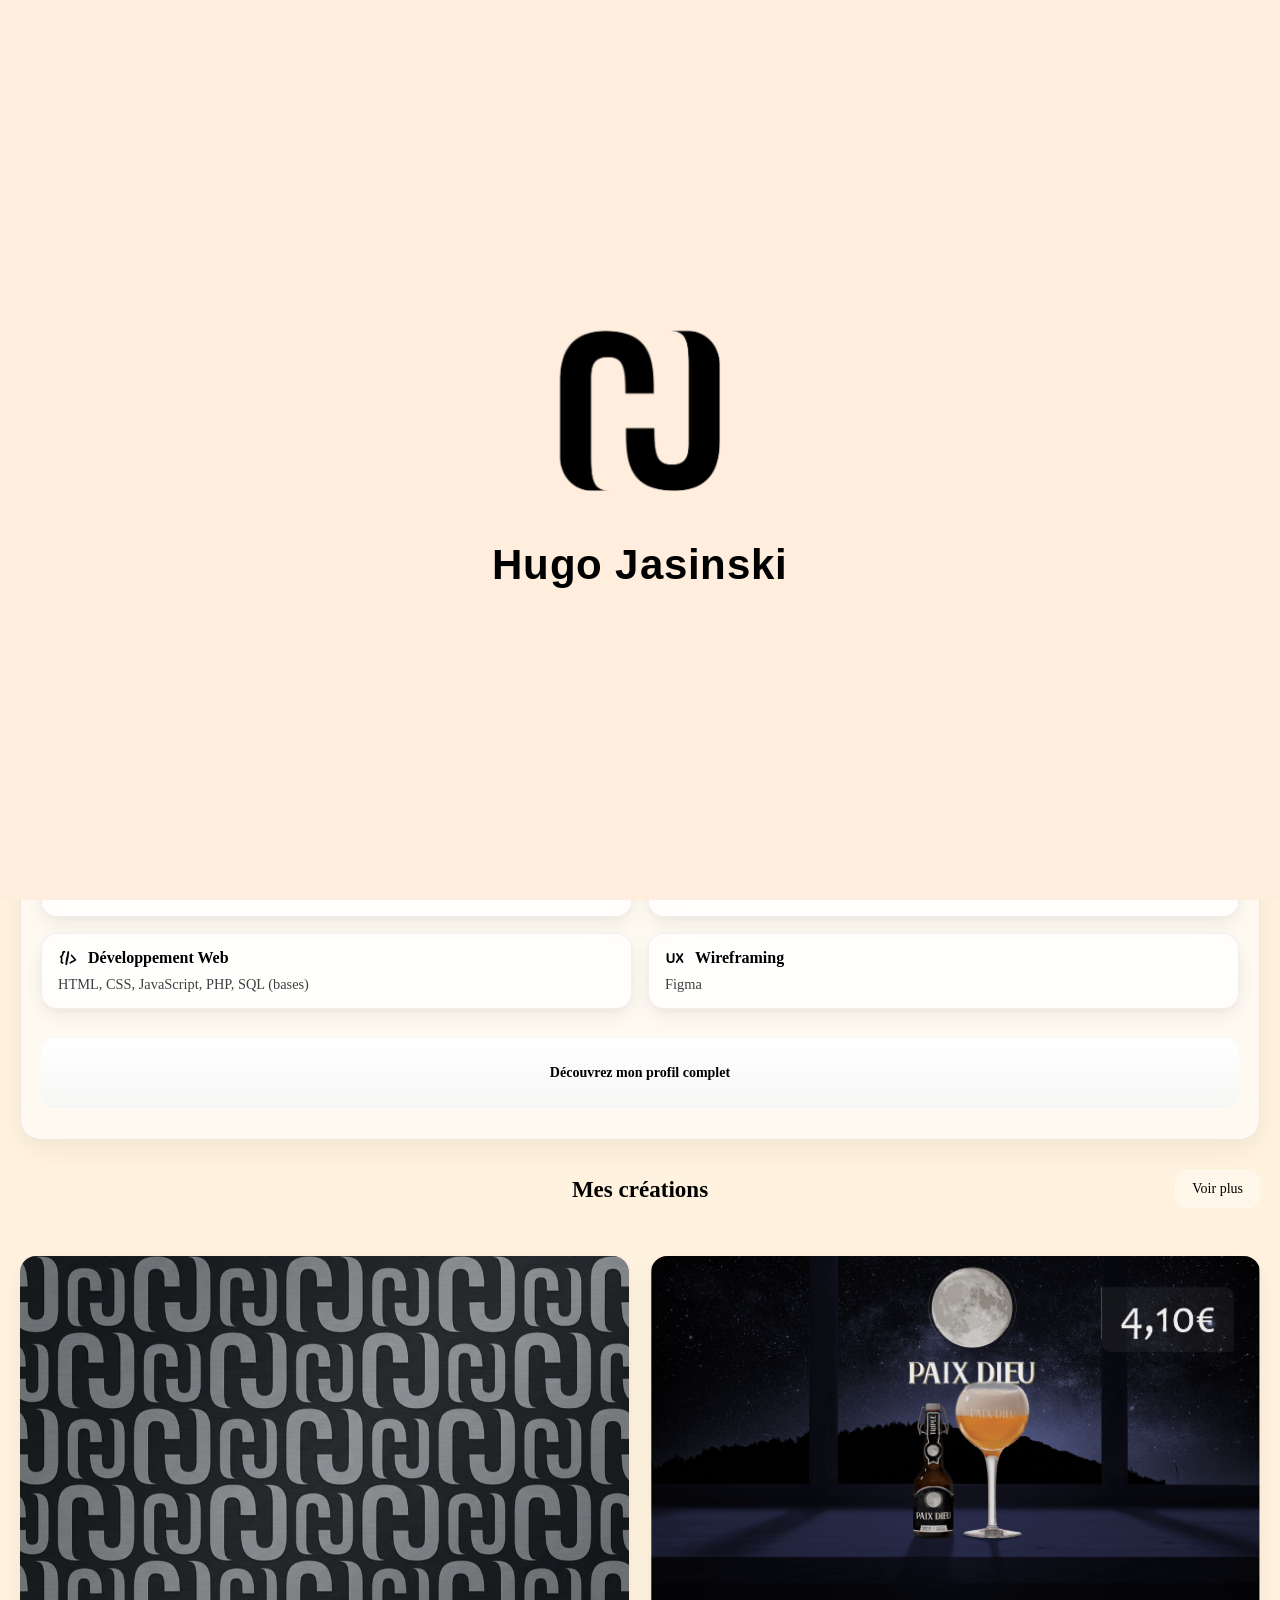
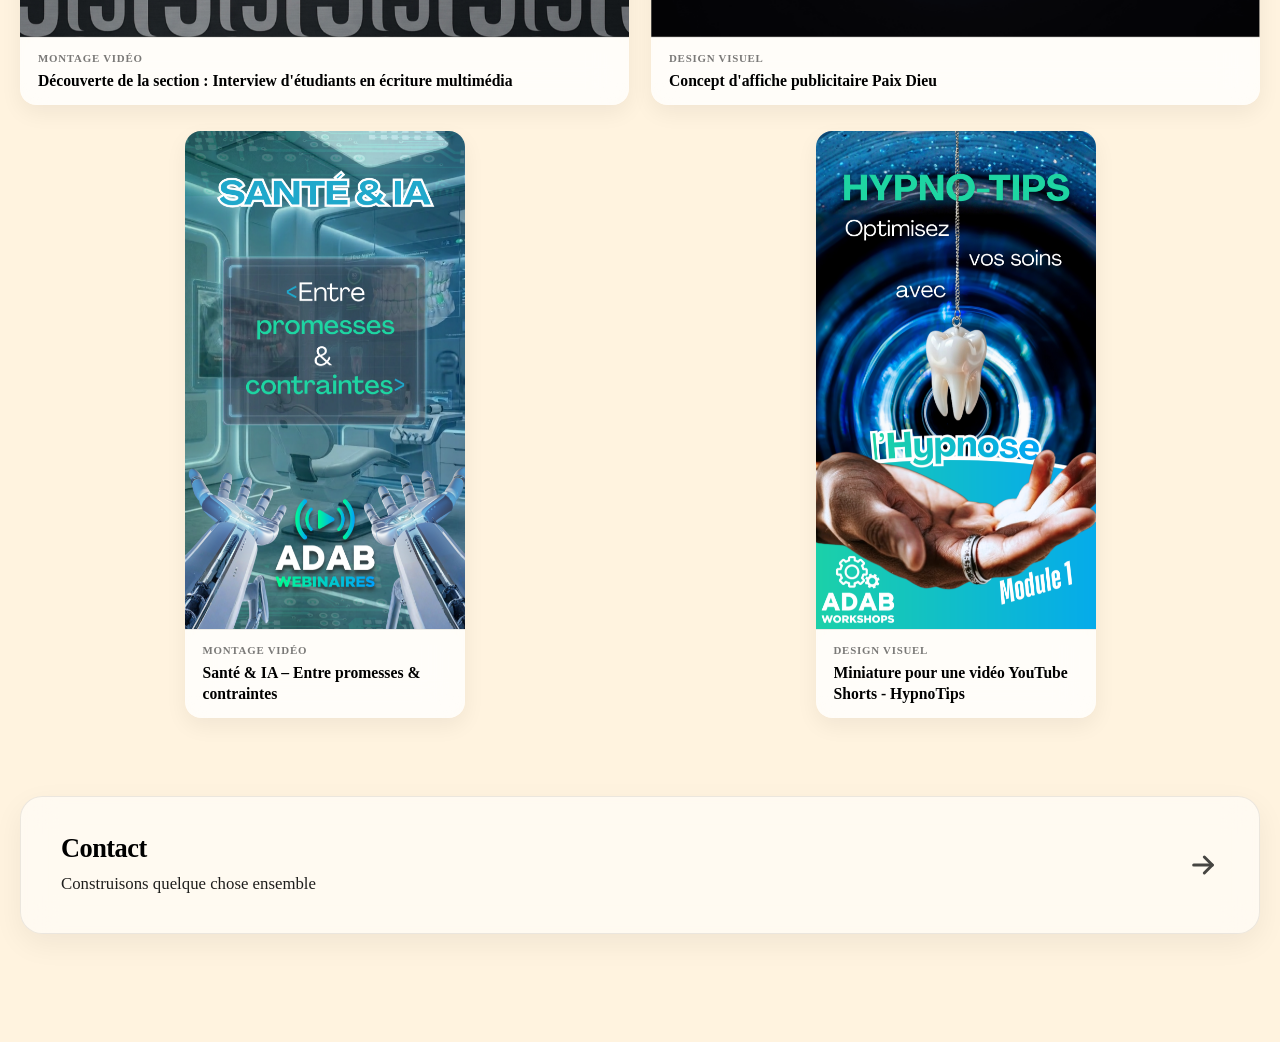
==== index.html @ ada1f1f3 "portfolio" ====
<!DOCTYPE html>
<html lang="fr">

<head>
    <meta charset="UTF-8">
    <meta name="viewport" content="width=device-width, initial-scale=1.0">

    <!-- FAVICON -->
    <link rel="icon" type="image/png" href="assets/logo-light.png">
    <link rel="shortcut icon" type="image/png" href="assets/logo-light.png">

    <!-- Apple (iPhone / Safari) -->
    <link rel="apple-touch-icon" href="assets/logo-light.png">

    <title>Hugo Jasinski</title>
    <link rel="preconnect" href="https://fonts.googleapis.com">
    <link rel="preconnect" href="https://fonts.gstatic.com" crossorigin>
    <link href="https://fonts.googleapis.com/css2?family=Plus+Jakarta+Sans:wght@600;700;800&display=swap" rel="stylesheet">
    <link rel="stylesheet" href="css/style.css">
</head>

<body>

    <script src="js/intro.js"></script>

    <div id="header"></div> <!-- Appel du header -->

    <!-- Contenu de la page -->

    <main class="container home-main">
        <!-- HERO -->
        <section class="hero">
            <div class="hero-content">
                <div class="hero-text">
                    <h1 class="hero-title">
                        <span class="hero-title-line">Hugo</span>
                        <span class="hero-title-line">Jasinski</span>
                    </h1>
                    <p class="hero-lede">Actuellement étudiant en Écriture Multimédia à la HEPL, je cherche à me spécialiser dans le montage vidéo tout en restant polyvalent dans la création visuelle.</p>
                </div>
            </div>
        </section>

        <!-- ABOUT ACCORDEON -->
        <div class="about-card expandable open" id="aboutCard">
            <div class="accordion-header">
                <div class="accordion-header-top">
                    <h2>Mes compétences</h2>
                    <button type="button" class="accordion-toggle" aria-label="Ouvrir ou fermer la section"></button>
                </div>
                <p class="accordion-subtitle home-skills-intro">Découvrez ici mes compétences</p>
            </div>

            <div class="cta-hidden">
                <div class="skills-grid">

                    <div class="skill-item">
                        <div class="skill-title">
                            <img src="assets/icons/videoB.png" class="icon-light" alt="Montage vidéo">
                            <img src="assets/icons/videoW.png" class="icon-dark" alt="Montage vidéo">
                            <h3>Montage vidéo</h3>
                        </div>
                        <p>Adobe Premiere Pro, DaVinci Resolve</p>
                    </div>

                    <div class="skill-item">
                        <div class="skill-title">
                            <img src="assets/icons/designB.png" class="icon-light" alt="Design visuel">
                            <img src="assets/icons/designW.png" class="icon-dark" alt="Design visuel">
                            <h3>Design visuel</h3>
                        </div>
                        <p>Adobe Illustrator, Adobe Photoshop, Canva</p>
                    </div>

                    <div class="skill-item">
                        <div class="skill-title">
                            <img src="assets/icons/codeB.png" class="icon-light" alt="Web">
                            <img src="assets/icons/codeW.png" class="icon-dark" alt="Web">
                            <h3>Développement Web</h3>
                        </div>
                        <p>HTML, CSS, JavaScript, PHP, SQL (bases)</p>
                    </div>

                    <div class="skill-item">
                        <div class="skill-title">
                            <img src="assets/icons/UX-B.png" class="icon-light" alt="Wireframing">
                            <img src="assets/icons/UX-W.png" class="icon-dark" alt="Wireframing">
                            <h3>Wireframing</h3>
                        </div>
                        <p>Figma</p>
                    </div>

                </div>
                <a href="about.html" class="about-cta-btn">
                    <span>Découvrez mon profil complet</span>
                </a>
            </div>
        </div>

        <!-- PROJECTS PREVIEW -->
        <div class="section-header">
            <h2>Mes créations</h2>
            <a href="projects.html" class="btn-link">Voir plus</a>
        </div>

        <div class="home-projects-preview" id="homeProjectsPreview" aria-live="polite">
            <!-- contenu injecté par js/script.js à partir de projects-data.js -->
        </div>

        <!-- CONTACT CTA -->
        <section class="cta full-width">
            <div class="cta-card contact-card" onclick="location.href='contact.html'" role="link" tabindex="0"
                onkeydown="if(event.key==='Enter'||event.key===' '){event.preventDefault();location.href='contact.html';}">
                <div class="contact-card-inner">
                    <div class="contact-card-text">
                        <h2>Contact</h2>
                        <p>Construisons quelque chose ensemble</p>
                    </div>
                    <span class="contact-card-arrow" aria-hidden="true">
                        <svg xmlns="http://www.w3.org/2000/svg" width="32" height="32" viewBox="0 0 24 24"
                            fill="none" stroke="currentColor" stroke-width="2.25" stroke-linecap="round"
                            stroke-linejoin="round">
                            <path d="M5 12h14" />
                            <path d="m13 6 6 6-6 6" />
                        </svg>
                    </span>
                </div>
            </div>
        </section>

    </main>

    <div id="project-modal" class="project-modal">
        <div class="modal-overlay">
            <div class="modal-content">
                <div class="modal-body-scroll">
                    <div class="modal-body"></div>
                </div>
                <button type="button" class="modal-close" aria-label="Fermer">✕</button>
            </div>
        </div>
    </div>

    <script src="js/projects-data.js"></script>
    <script src="js/projects.js"></script>
    <script src="js/script.js"></script>
</body>

</html>
---- css/style.css ----
/*
 * =============================================================================
 * style.css — Portfolio
 * -----------------------------------------------------------------------------
 * Ordre des règles : NE PAS réordonner les blocs (cascade, surcharges, media queries).
 *
 * Carte des sections (repères « ===================== » dans le fichier) :
 *   INTRO LOADER → DESIGN SYSTEM → LAYOUT → HEADER → NAV DESKTOP → LOGO →
 *   THEME BUTTON → HERO → CTA → PROJECTS (aperçu accueil) → BURGER → MOBILE MENU → RESPONSIVE (≤768) →
 *   ANIM → LIGHT MODE EMPHASIS → SKILLS GRID → SKILL BUBBLE → TITLE ROW → DETAILS TEXT →
 *   DARK MODE → PROFILE GRID → LANGUAGES → TIMELINE → CV BUTTON → POP ANIMATION →
 *   HIGHLIGHT BORDER → CONTACT PAGE → PROJECTS PAGE → VIDEO SECTION → EXPANDABLE DESCRIPTION →
 *   DESIGN SECTION → DEV WEB SECTION → WIREFRAMING SECTION → MODAL / OVERLAY →
 *   PROJECTS PAGE RESPONSIVE (≤768)
 * -----------------------------------------------------------------------------
 */

/* =====================
   INTRO LOADER
===================== */

#intro-overlay {
    position: fixed;
    inset: 0;
    z-index: 99999;

    display: flex;
    flex-direction: column;
    align-items: center;
    justify-content: center;
    gap: 30px;

    /* Light mode background – matches site */
    background: #ffeede;

    /* Fade in */
    animation: introFadeIn 0.4s ease forwards;
}

#intro-overlay.intro-dark {
    /* Dark mode background – matches site */
    background: #0b0f14;
}

/* Fade in */
@keyframes introFadeIn {
    from { opacity: 0; }
    to   { opacity: 1; }
}

/* Fade out */
#intro-overlay.intro-fadeout {
    animation: introFadeOut 0.6s ease forwards;
    pointer-events: none;
}

@keyframes introFadeOut {
    from { opacity: 1; }
    to   { opacity: 0; }
}

/* --- LOGO --- */
#intro-logo {
    width: clamp(100px, 22vw, 200px);
    height: auto;
    opacity: 0;
    transform: rotate(0deg) scale(1);
    will-change: transform, opacity;
}

#intro-logo.intro-logo-animate {
    animation: introLogoSpin 1.5s cubic-bezier(0.22, 1, 0.36, 1) forwards;
}

@keyframes introLogoSpin {
    0% {
        opacity: 0;
        transform: rotate(0deg) scale(0.85);
    }
    30% {
        opacity: 1;
    }
    100% {
        opacity: 1;
        transform: rotate(180deg) scale(1.15);
    }
}

/* --- TEXT (letter stagger) --- */
#intro-text {
    display: flex;
    justify-content: center;
    flex-wrap: wrap;
    gap: 0;
    font-family: -apple-system, BlinkMacSystemFont, "Segoe UI", Roboto, sans-serif;
    font-size: clamp(24px, 4.5vw, 42px);
    font-weight: 700;
    letter-spacing: 0.02em;
    color: #000;
}

#intro-overlay.intro-dark #intro-text {
    color: #f5f7ff;
}

.intro-letter {
    display: inline-block;
    opacity: 0;
    transform: translateY(20px) scale(0.8);
    animation: introLetterBounce 0.55s cubic-bezier(0.34, 1.56, 0.64, 1) forwards;
}

@keyframes introLetterBounce {
    0% {
        opacity: 0;
        transform: translateY(20px) scale(0.8);
    }
    60% {
        opacity: 1;
        transform: translateY(-4px) scale(1.08);
    }
    100% {
        opacity: 1;
        transform: translateY(0) scale(1);
    }
}

/* --- Responsive --- */
@media (max-width: 480px) {
    #intro-logo {
        width: clamp(80px, 30vw, 140px);
    }
    #intro-text {
        font-size: clamp(20px, 6vw, 30px);
    }
    #intro-overlay {
        gap: 20px;
    }
}

/* =====================
   DESIGN SYSTEM
===================== */

:root {
    --bg: #fff8ef;
    --text: #000;
    --glass: rgba(255, 255, 255, 0.25);

    --text-base: clamp(14px, 1.2vw, 16px);
    --h1: clamp(28px, 4vw, 52px);
    --h2: clamp(20px, 2.2vw, 28px);
    --nav: clamp(14px, 1vw, 16px);
    --card-title: clamp(16px, 1.3vw, 18px);

    --side-padding: 20px;
    --max-width: 1400px;

    --skill-height: 72px;

    /* Hero (accueil) — typographie & hiérarchie */
    --hero-title-family: "Plus Jakarta Sans", -apple-system, BlinkMacSystemFont, "Segoe UI", sans-serif;
    --hero-title-weight: 800;
    --hero-title-tracking: -0.045em;
    --hero-title-line-height: 0.92;
    --hero-title-size: clamp(2.85rem, 6vw + 1.2rem, 6.25rem);
    --hero-lede-max: min(44rem, 100%);
    --hero-lede-opacity: 0.78;
    --hero-stack-gap: clamp(1.35rem, 3.2vw, 2.35rem);
}

* {
    box-sizing: border-box;
}

html,
body {
    width: 100%;
    overflow-x: hidden;
}

body {
    margin: 0;
    font-family: -apple-system, BlinkMacSystemFont;

    background: #fff3df;
    color: var(--text);

    position: relative;
    z-index: 0;

    font-size: var(--text-base);
    transition: background 0.4s ease, color 0.4s ease;
}

body::before {
    content: "";
    position: fixed;
    inset: 0;
    pointer-events: none;

    background:
        radial-gradient(circle at var(--x, 50%) var(--y, 50%),
            rgba(255, 140, 200, 0.42),
            transparent 42%),
        radial-gradient(circle at calc(var(--x, 50%) + 20%) calc(var(--y, 50%) + 10%),
            rgba(255, 228, 150, 0.26),
            transparent 52%);

    z-index: 0;
}

/* Mobile — léger mouvement des halos (sans curseur, mêmes couleurs que desktop) */
@keyframes mobile-bg-drift-light {
    0% {
        background-position: 8% 12%, 92% 88%;
    }

    100% {
        background-position: 42% 38%, 58% 62%;
    }
}

@keyframes mobile-bg-drift-dark {
    0% {
        background-position: 12% 22%, 88% 78%;
    }

    100% {
        background-position: 38% 42%, 62% 58%;
    }
}

body.dark {
    --bg: #0b0f14;
    --text: #f5f7ff;
    --glass: rgba(20, 25, 35, 0.35);

    --hero-lede-opacity: 0.82;

    animation: fadeTheme 0.3s ease;

    background:
        radial-gradient(circle at var(--x, 50%) var(--y, 50%),
            rgba(80, 120, 255, 0.18),
            transparent 45%),
        radial-gradient(circle at calc(var(--x, 50%) + 20%) calc(var(--y, 50%) + 10%),
            rgba(120, 140, 180, 0.12),
            transparent 50%),
        #0b0f14;
}

body.dark::before {
    background:
        radial-gradient(circle at var(--x, 50%) var(--y, 50%),
            rgba(80, 120, 255, 0.18),
            transparent 45%),
        radial-gradient(circle at calc(var(--x, 50%) + 20%) calc(var(--y, 50%) + 10%),
            rgba(120, 140, 180, 0.12),
            transparent 50%);
}

@keyframes hero-title-grad-shift {
    0% {
        background-position: 0% 50%;
    }

    100% {
        background-position: 100% 50%;
    }
}

/* =====================
   LAYOUT
===================== */

main {
    display: flex;
    flex-direction: column;
    gap: 30px;
    padding-top: 80px;
}

.container {
    max-width: var(--max-width);
    padding: 80px var(--side-padding);
    width: 100%;
    margin: 0 auto;
    display: flex;
    flex-direction: column;
    gap: 30px;
}

/* Accueil : hero collé sous le header fixe (pas d’espace vide au-dessus) */
main.home-main.container {
    padding-top: 0;
}

/* =====================
   HEADER
===================== */

.glass {
    position: fixed;
    top: 10px;
    left: 0;
    right: 0;
    margin: 0 auto;

    padding: 10px 20px;
    display: grid;
    grid-template-columns: auto 1fr auto;
    align-items: center;

    backdrop-filter: blur(10px);
    background: var(--glass);
    border-radius: 20px;
    z-index: 1000;

    max-width: var(--max-width);
    width: calc(100% - (var(--side-padding) * 2));

    transition: background 0.4s ease, transform 0.3s ease;
}

/* =====================
   NAV DESKTOP UNIQUEMENT
===================== */

.nav-desktop {
    display: flex;
    justify-content: center;
    align-items: center;
    gap: 40px;
}

.nav-desktop a {
    text-decoration: none;
    color: var(--text);
    font-weight: 500;
    opacity: 0.7;
    font-size: var(--nav);
    transition: transform 0.25s ease, opacity 0.25s ease;
}

.nav-desktop a:hover {
    opacity: 1;
    transform: scale(1.25);
}

/* =====================
   LOGO
===================== */

.logo {
    grid-column: 1;
}

.logo img {
    height: 35px;
    transition: transform 0.5s cubic-bezier(0.34, 1.56, 0.64, 1);
}

.logo img:hover {
    transform: rotate(180deg) scale(1.25);
}

/* =====================
   THEME BUTTON
===================== */

#themeToggle {
    width: 40px;
    height: 40px;
    padding: 0;

    display: flex;
    align-items: center;
    justify-content: center;

    background: transparent;
    /* PLUS DE FOND */
    border: none;
    /* PLUS DE CONTOUR */
    box-shadow: none;
    /* sécurité */

    cursor: pointer;
    color: var(--text);

    font-size: 22px;

    transition: transform 0.25s cubic-bezier(0.34, 1.56, 0.64, 1);
}

#themeToggle:hover {
    transform: scale(1.18);
}

#themeToggle:focus,
#themeToggle:focus-visible {
    outline: none;
    box-shadow: none;
}

#themeToggle:focus-visible {
    box-shadow: 0 0 0 2px rgba(255, 180, 200, 0.5);
}

#themeToggle img {
    width: 20px;
    height: 20px;
    pointer-events: none;
    width: 26px;
    height: 26px;
}

/* =====================
   HERO
===================== */

.hero {
    position: relative;
    height: 60vh;
    min-height: clamp(420px, 60vh, 680px);
    width: 100vw;
    margin-left: calc(50% - 50vw);
    margin-right: calc(50% - 50vw);

    display: flex;
    justify-content: center;
    align-items: center;

    background-image: url("../assets/hero.webp");
    background-repeat: no-repeat;
    background-position: 88% top;
    background-size: cover;

    /* Halo coloré sous le hero (palette hovers, intensité renforcée) */
    box-shadow:
        0 22px 72px rgba(230, 130, 175, 0.32),
        0 10px 36px rgba(230, 130, 175, 0.18);
}

.hero::before {
    content: "";
    position: absolute;
    inset: 0;
    background: linear-gradient(
        to right,
        rgba(18, 16, 16, 0.72) 0%,
        rgba(18, 16, 16, 0.38) 38%,
        rgba(18, 16, 16, 0.08) 58%,
        transparent 72%
    );
    pointer-events: none;
}

body.dark .hero::before {
    background: linear-gradient(
        to right,
        rgba(8, 10, 14, 0.78) 0%,
        rgba(8, 10, 14, 0.42) 38%,
        rgba(8, 10, 14, 0.1) 58%,
        transparent 72%
    );
}

body.dark .hero {
    box-shadow:
        0 24px 76px rgba(80, 120, 255, 0.38),
        0 12px 40px rgba(80, 120, 255, 0.22);
}

.hero-content {
    display: flex;
    justify-content: flex-start;
    align-items: center;
    width: 100%;
    max-width: 1200px;
    margin: 0 auto;
    padding: clamp(1rem, 3vh, 2rem) clamp(var(--side-padding), 5vw, 4.5rem);
    position: relative;
    z-index: 1;
}

.hero-text {
    display: flex;
    flex-direction: column;
    align-items: flex-start;
    gap: var(--hero-stack-gap);
    width: 100%;
    max-width: min(36rem, 52%);
    margin-inline: 0;
    text-align: left;
    text-wrap: balance;
}

@media (min-width: 900px) and (max-width: 1199px) {
    .hero {
        height: 64vh;
        min-height: clamp(480px, 64vh, 720px);
        background-position: 87% top;
        background-size: cover;
    }
}

@media (min-width: 1200px) {
    .hero {
        height: 78vh;
        min-height: clamp(580px, 78vh, 920px);
        background-position: 90% -14vh;
        background-size: cover;
    }
}

/* > 15″ FHD (1920 px) — évite le recadrage excessif sur écrans très larges */
@media (min-width: 1921px) {
    .hero {
        height: min(78vh, 920px);
        max-height: 920px;
        background-size: auto 100%;
        background-position: right top;
    }
}

.hero-title {
    margin: 0;
    padding: 0;
    font-family: var(--hero-title-family);
    font-weight: var(--hero-title-weight);
    font-size: var(--hero-title-size);
    line-height: var(--hero-title-line-height);
    letter-spacing: var(--hero-title-tracking);
    text-rendering: optimizeLegibility;

    /* Fond body (#fff3df, #ffeede) + rose halo ::before (rgb(255, 140, 200)) plus présent */
    background-image: linear-gradient(
        105deg,
        #fff3df 0%,
        #ffe8f0 12%,
        #ffc2dc 26%,
        #fff3df 38%,
        #ffb8d4 50%,
        #ffeede 62%,
        #fde0ec 76%,
        #fff6e8 88%,
        #fff3df 100%
    );
    background-size: 320% 100%;
    background-repeat: no-repeat;
    -webkit-background-clip: text;
    background-clip: text;
    -webkit-text-fill-color: transparent;
    color: transparent;

    animation: hero-title-grad-shift 22s ease-in-out infinite alternate;
}

body.dark .hero-title {
    /* Palette body.dark — background-image uniquement (le shorthand `background` réinitialise background-clip) */
    background-image: linear-gradient(
        112deg,
        #e8ecf8 0%,
        #7c9dff 18%,
        #586a8a 34%,
        #0b0f14 48%,
        #a8b8d8 62%,
        #4f72d8 78%,
        #d0d8e8 100%
    );
    background-size: 320% 100%;
    background-repeat: no-repeat;
    -webkit-background-clip: text;
    background-clip: text;
    -webkit-text-fill-color: transparent;
    color: transparent;

    animation: hero-title-grad-shift 26s ease-in-out infinite alternate;
}

@media (prefers-reduced-motion: reduce) {
    .hero-title {
        animation: none;
        background-position: 50% 50%;
    }
}

@supports not ((-webkit-background-clip: text) or (background-clip: text)) {
    .hero-title {
        background: none;
        background-image: none;
        animation: none;
        -webkit-text-fill-color: #f0d2e4;
        color: #f0d2e4;
    }

    body.dark .hero-title {
        -webkit-text-fill-color: #2a3448;
        color: #2a3448;
    }
}

.hero-title-line {
    display: block;
}

.hero-lede {
    margin: 0;
    max-width: var(--hero-lede-max);
    font-family: inherit;
    font-size: clamp(0.9rem, 0.35vw + 0.88rem, 1.05rem);
    font-weight: 400;
    line-height: 1.68;
    letter-spacing: 0.012em;

    color: rgba(248, 244, 255, var(--hero-lede-opacity));

    transition: color 0.35s ease;
}

body.dark .hero-lede {
    color: rgba(18, 22, 30, var(--hero-lede-opacity));
}

/* Hero — texte identique en mode clair et sombre */
body.dark .hero .hero-title {
    background-image: linear-gradient(
        105deg,
        #fff3df 0%,
        #ffe8f0 12%,
        #ffc2dc 26%,
        #fff3df 38%,
        #ffb8d4 50%,
        #ffeede 62%,
        #fde0ec 76%,
        #fff6e8 88%,
        #fff3df 100%
    );
    background-size: 320% 100%;
    background-repeat: no-repeat;
    -webkit-background-clip: text;
    background-clip: text;
    -webkit-text-fill-color: transparent;
    color: transparent;
    animation: hero-title-grad-shift 22s ease-in-out infinite alternate;
}

body.dark .hero .hero-lede {
    color: rgba(248, 244, 255, var(--hero-lede-opacity));
}

@supports not ((-webkit-background-clip: text) or (background-clip: text)) {
    body.dark .hero .hero-title {
        -webkit-text-fill-color: #f0d2e4;
        color: #f0d2e4;
    }
}

/* =====================
   CTA
===================== */

.cta-card {
    width: 100%;
    padding: 20px;
    border-radius: 20px;
    cursor: pointer;

    background: rgba(255, 255, 255, 0.35);
    backdrop-filter: blur(12px);
    border: 1px solid rgba(255, 255, 255, 0.35);

    transition: transform 0.3s ease, background 0.3s ease;
}

body.dark .cta-card {
    background: rgba(20, 20, 20, 0.35);
    border: 1px solid rgba(255, 255, 255, 0.08);
}

.cta-card:hover {
    transform: translateY(-5px);
    background: rgba(255, 255, 255, 0.45);
}

body.dark .cta-card:hover {
    background: rgba(30, 30, 30, 0.45);
}

.cta.full-width {
    margin-top: 48px;
    margin-bottom: 28px;
}

/* Carte Contact — aspect CTA renforcé + flèche animée au survol */
.contact-card {
    padding: clamp(22px, 4vw, 36px) clamp(20px, 5vw, 40px);
    border-radius: 22px;
    box-shadow: 0 10px 32px rgba(0, 0, 0, 0.07);
    border-width: 1px;
    position: relative;
    overflow: hidden;
}

body.dark .contact-card {
    box-shadow: 0 12px 36px rgba(0, 0, 0, 0.35);
}

.contact-card:hover {
    box-shadow: 0 16px 48px rgba(230, 130, 175, 0.18);
}

body.dark .contact-card:hover {
    box-shadow: 0 18px 52px rgba(80, 120, 255, 0.22);
}

.contact-card-inner {
    display: flex;
    align-items: center;
    justify-content: space-between;
    gap: clamp(16px, 4vw, 28px);
    width: 100%;
}

.contact-card-text {
    flex: 1;
    min-width: 0;
}

.contact-card-text h2 {
    margin: 0 0 8px 0;
    font-size: clamp(1.35rem, 2.5vw, 1.65rem);
    font-weight: 700;
    letter-spacing: -0.02em;
}

.contact-card-text p {
    margin: 0;
    font-size: clamp(0.95rem, 1.8vw, 1.05rem);
    line-height: 1.45;
    opacity: 0.88;
    font-weight: 500;
    transition: opacity 0.25s ease;
}

.contact-card:hover .contact-card-text p {
    opacity: 1;
}

.contact-card-arrow {
    flex-shrink: 0;
    display: flex;
    align-items: center;
    justify-content: center;
    color: var(--text);
    opacity: 0.72;
    transition:
        transform 0.4s cubic-bezier(0.34, 1.56, 0.64, 1),
        opacity 0.25s ease;
}

.contact-card:hover .contact-card-arrow {
    transform: translateX(10px);
    opacity: 1;
}

.contact-card:focus-visible {
    outline: none;
    box-shadow:
        0 10px 32px rgba(0, 0, 0, 0.07),
        0 0 0 3px rgba(230, 130, 175, 0.45);
}

body.dark .contact-card:focus-visible {
    box-shadow:
        0 12px 36px rgba(0, 0, 0, 0.35),
        0 0 0 3px rgba(120, 160, 255, 0.45);
}

/* =====================
   PROJECTS — APERÇU ACCUEIL
===================== */

/* Accueil — aperçu « Mes créations » (détails sur projects.html) */
.home-projects-preview {
    width: 100%;
    margin-top: 18px;
    display: flex;
    flex-direction: column;
    gap: clamp(18px, 3vw, 26px);
}

.home-projects-row {
    display: grid;
    grid-template-columns: repeat(2, minmax(0, 1fr));
    gap: clamp(14px, 2.5vw, 22px);
    width: 100%;
}

.home-projects-row--vertical {
    justify-items: center;
    align-items: start;
}

button.home-project-card {
    font: inherit;
    text-align: left;
    cursor: pointer;
    padding: 0;
    border: none;
    appearance: none;
    -webkit-appearance: none;
    box-sizing: border-box;
}

.home-project-card {
    display: flex;
    flex-direction: column;
    width: 100%;
    max-width: 100%;
    min-width: 0;
    border-radius: 16px;
    overflow: hidden;
    text-decoration: none;
    color: inherit;
    background: rgba(255, 255, 255, 0.25);
    border: 1px solid rgba(0, 0, 0, 0.04);
    backdrop-filter: blur(18px);
    box-shadow: 0 8px 22px rgba(0, 0, 0, 0.06);
    transition:
        transform 0.25s ease,
        background 0.25s ease,
        box-shadow 0.25s ease;
    animation: popIn 0.55s cubic-bezier(0.34, 1.56, 0.64, 1) backwards;
}

.home-projects-row .home-project-card:nth-child(1) {
    animation-delay: 0.04s;
}

.home-projects-row .home-project-card:nth-child(2) {
    animation-delay: 0.1s;
}

body.dark .home-project-card {
    background: rgba(20, 25, 35, 0.35);
    border: 1px solid rgba(255, 255, 255, 0.08);
    box-shadow: 0 10px 28px rgba(0, 0, 0, 0.35);
}

.home-project-card:hover {
    transform: translateY(-6px) scale(1.01);
    background: rgba(255, 255, 255, 0.4);
    box-shadow: 0 16px 48px rgba(230, 130, 175, 0.18);
}

body.dark .home-project-card:hover {
    background: rgba(30, 35, 50, 0.45);
    box-shadow: 0 18px 52px rgba(80, 120, 255, 0.22);
}

.home-project-card:focus-visible {
    outline: none;
    box-shadow:
        0 16px 48px rgba(230, 130, 175, 0.18),
        0 0 0 3px rgba(230, 130, 175, 0.45);
}

body.dark .home-project-card:focus-visible {
    box-shadow:
        0 18px 52px rgba(80, 120, 255, 0.22),
        0 0 0 3px rgba(120, 160, 255, 0.45);
}

.home-project-card-media {
    width: 100%;
    min-width: 0;
    overflow: hidden;
    background: rgba(150, 150, 150, 0.08);
}

.home-project-card--horizontal .home-project-card-media {
    aspect-ratio: 16 / 10;
}

.home-project-card--vertical {
    width: 100%;
    max-width: min(280px, 46vw);
}

.home-project-card--vertical .home-project-card-media {
    aspect-ratio: 9 / 16;
}

.home-project-card-media img {
    width: 100%;
    height: 100%;
    object-fit: cover;
    display: block;
    transition: transform 0.4s ease;
}

.home-project-card:hover .home-project-card-media img {
    transform: scale(1.05);
}

.home-project-card-info {
    flex: 0 0 auto;
    display: flex;
    flex-direction: column;
    align-items: stretch;
    gap: 6px;
    padding: 14px 18px;
    min-height: 56px;
    min-width: 0;
    width: 100%;
    box-sizing: border-box;
    border-top: 1px solid rgba(0, 0, 0, 0.07);
    background: rgba(255, 255, 255, 0.68);
    backdrop-filter: blur(12px);
}

body.dark .home-project-card-info {
    border-top: 1px solid rgba(255, 255, 255, 0.09);
    background: rgba(18, 22, 32, 0.62);
}

.home-project-card-meta {
    display: block;
    font-size: 0.68rem;
    font-weight: 700;
    text-transform: uppercase;
    letter-spacing: 0.07em;
    opacity: 0.52;
}

body.dark .home-project-card-meta {
    opacity: 0.58;
}

.home-project-card-title {
    margin: 0;
    font-size: 0.98rem;
    font-weight: 600;
    line-height: 1.35;
    min-width: 0;
    width: 100%;
    overflow: hidden;
    overflow-wrap: anywhere;
    word-break: break-word;
    display: -webkit-box;
    -webkit-box-orient: vertical;
    -webkit-line-clamp: 2;
    line-clamp: 2;
}

.home-projects-fallback {
    margin: 0;
    padding: 20px;
    text-align: center;
    font-size: 0.95rem;
    opacity: 0.65;
}

@media (prefers-reduced-motion: reduce) {

    .home-project-card,
    .home-project-card-media img {
        animation: none;
        transition: none;
    }

    .home-project-card:hover {
        transform: none;
    }

    .home-project-card:hover .home-project-card-media img {
        transform: none;
    }
}

/* =====================
   BURGER
===================== */

.header-actions {
    grid-column: 3;
    justify-self: end;
    display: flex;
    align-items: center;
    gap: 10px;
}

.burger {
    display: none;
    width: 40px;
    height: 40px;
    border: none;
    background: transparent;
    cursor: pointer;
}

.burger span {
    display: block;
    height: 2px;
    width: 22px;
    background: var(--text);
    margin: 5px auto;
    transition: 0.3s ease;
}

.burger.active span:nth-child(1) {
    transform: translateY(7px) rotate(45deg);
}

.burger.active span:nth-child(2) {
    opacity: 0;
}

.burger.active span:nth-child(3) {
    transform: translateY(-7px) rotate(-45deg);
}

/* =====================
   MOBILE MENU (FIX CLEAN)
===================== */

.mobile-menu {
    position: fixed;
    top: calc(70px + 15px);
    left: 50%;
    transform: translateX(-50%) translateY(-10px);

    display: flex;
    justify-content: center;

    opacity: 0;
    pointer-events: none;

    transition: 0.25s ease;
    z-index: 3000;
}

.mobile-menu.active {
    opacity: 1;
    pointer-events: auto;
    transform: translateX(-50%) translateY(0);
}

/* menu panel */
.nav-mobile {
    display: flex;
    flex-direction: column;

    width: min(420px, calc(100vw - 40px));

    text-align: center;

    background: var(--glass);
    backdrop-filter: blur(12px);
    border-radius: 20px;

    padding: 25px;
    gap: 14px;
}

.nav-mobile a {
    color: var(--text);
    text-decoration: none;
    font-size: 1.1rem;

    display: flex;
    align-items: center;
    justify-content: center;

    height: 48px;

    border-radius: 10px;

    position: relative;
}

.nav-mobile a:hover {
    background: rgba(35, 35, 35, 0.1);
}

.nav-mobile a:not(:last-child)::after {
    content: "";

    position: absolute;
    bottom: -9px;
    /* place entre les items */
    left: 50%;
    transform: translateX(-50%);

    width: 60%;
    /* centré et pas full width */
    height: 1px;

    background: rgba(150, 150, 150, 0.25);
}

/* dark mode */
body.dark .nav-mobile {
    background: rgba(20, 20, 20, 0.25);
    border: 1px solid rgba(255, 255, 255, 0.08);
}

body.dark .nav-mobile a:not(:last-child)::after {
    background: rgba(255, 255, 255, 0.15);
}

/* =====================
   RESPONSIVE
===================== */

@media (max-width: 768px) {

    body::before {
        display: block;
        background:
            radial-gradient(ellipse 95% 90% at 30% 22%,
                rgba(255, 140, 200, 0.42),
                transparent 52%),
            radial-gradient(ellipse 90% 85% at 72% 68%,
                rgba(255, 228, 150, 0.26),
                transparent 56%);
        background-size: 145% 145%;
        background-position: 10% 15%, 90% 85%;
        background-repeat: no-repeat;
        animation: mobile-bg-drift-light 22s ease-in-out infinite alternate;
    }

    body.dark::before {
        background:
            radial-gradient(ellipse 100% 95% at 28% 28%,
                rgba(80, 120, 255, 0.18),
                transparent 58%),
            radial-gradient(ellipse 95% 90% at 72% 62%,
                rgba(120, 140, 180, 0.12),
                transparent 62%);
        background-size: 140% 140%;
        background-position: 15% 25%, 85% 75%;
        background-repeat: no-repeat;
        animation: mobile-bg-drift-dark 26s ease-in-out infinite alternate;
    }

    body {
        background: #fff3df;
    }

    body.dark {
        background: #0b0f14;
    }

    @media (prefers-reduced-motion: reduce) {

        body::before,
        body.dark::before {
            animation: none;
        }
    }

    .hero {
        /* top: 10px + header (padding + contenu 40px + padding) */
        --hero-mobile-header-gap: calc(10px + 10px + 40px + 10px);
        --hero-img-height: calc(100vw * 2000 / 3000);
        --hero-title-size: clamp(2.05rem, 6.2vw + 0.9rem, 3.15rem);
        --hero-stack-gap: clamp(0.85rem, 3vw, 1.25rem);
        --hero-title-tracking: -0.038em;

        display: block;
        height: var(--hero-img-height);
        max-height: var(--hero-img-height);
        min-height: 0;
        margin-top: var(--hero-mobile-header-gap);
        aspect-ratio: unset;

        background-size: 100% auto;
        background-position: 76% top;
        overflow: hidden;
    }

    .hero::before {
        inset: 0;
        background:
            radial-gradient(
                ellipse 72% 95% at 0% 100%,
                rgba(18, 16, 16, 0.9) 0%,
                rgba(18, 16, 16, 0.62) 28%,
                rgba(18, 16, 16, 0.38) 46%,
                rgba(18, 16, 16, 0.16) 62%,
                rgba(18, 16, 16, 0.05) 74%,
                transparent 88%
            ),
            linear-gradient(
                to right,
                rgba(18, 16, 16, 0.55) 0%,
                rgba(18, 16, 16, 0.22) 42%,
                rgba(18, 16, 16, 0.06) 58%,
                transparent 76%
            );
        z-index: 0;
    }

    body.dark .hero::before {
        background:
            radial-gradient(
                ellipse 72% 95% at 0% 100%,
                rgba(18, 16, 16, 0.92) 0%,
                rgba(18, 16, 16, 0.64) 28%,
                rgba(18, 16, 16, 0.4) 46%,
                rgba(18, 16, 16, 0.18) 62%,
                rgba(18, 16, 16, 0.06) 74%,
                transparent 88%
            ),
            linear-gradient(
                to right,
                rgba(18, 16, 16, 0.58) 0%,
                rgba(18, 16, 16, 0.24) 42%,
                rgba(18, 16, 16, 0.07) 58%,
                transparent 76%
            );
    }

    .hero-content {
        position: absolute;
        inset: 0;
        display: flex;
        justify-content: flex-start;
        align-items: center;
        height: auto;
        min-height: 0;
        padding-inline: clamp(var(--side-padding), 4vw, 1.75rem);
        padding-top: 0;
        padding-bottom: 0;
        z-index: 1;
    }

    .hero-text {
        align-items: flex-start;
        text-align: left;
        max-width: min(17.5rem, 58%);
        margin-inline: 0;
        gap: var(--hero-stack-gap);
    }

    .hero-lede {
        max-width: 100%;
        margin-inline: 0;
        font-size: clamp(0.82rem, 0.28vw + 0.8rem, 0.95rem);
        line-height: 1.52;
        text-align: left;
    }

    .home-projects-preview {
        margin-top: 14px;
        gap: 18px;
    }

    /* Rangée paysage : une carte par ligne (stretch explicite ≠ rangée portrait centrée) */
    .home-projects-row--horizontal {
        grid-template-columns: 1fr;
        gap: 16px;
        justify-items: stretch;
    }

    /*
     * Rangée portrait (projets 3 & 4) : deux colonnes, cartes étroites centrées —
     * même logique que les vignettes 9:16 / wireframes centrés sur projects.html.
     */
    .home-projects-row--vertical {
        grid-template-columns: repeat(2, minmax(0, 1fr));
        gap: 12px 14px;
        justify-items: center;
        align-items: start;
    }

    .home-projects-row--vertical .home-project-card--vertical {
        width: 100%;
        max-width: min(200px, 46vw);
        margin-inline: auto;
    }

    .home-projects-row--vertical .home-project-card-info {
        padding: 10px 12px;
        min-height: 48px;
    }

    .home-projects-row--vertical .home-project-card-meta {
        font-size: 0.62rem;
    }

    .home-projects-row--vertical .home-project-card-title {
        font-size: 0.86rem;
    }

    .nav-desktop {
        display: none;
    }

    .burger {
        display: block;
    }

    .glass {
        width: calc(100% - 30px);
        padding: 10px 15px;
    }

    .about-card.expandable {
        padding-bottom: 90px;
        /* ↑ vraie zone tampon */
    }

    #aboutCard.about-card.expandable,
    #aboutCard.about-card.expandable:not(.open),
    #aboutCard.about-card.expandable.open {
        padding-bottom: 22px;
    }

    #aboutCard.about-card.expandable::after {
        display: none;
    }

    .about-card.expandable::after {
        bottom: 24px;
        /* remonte légèrement la flèche */
        width: 26px;
        height: 26px;
        opacity: 0.65;
    }

    .about-card.expandable.open::after {
        transform: translateX(-50%) rotate(180deg) scale(0.95);
    }

}

/* =====================
   ANIM
===================== */

@keyframes fadeTheme {
    from {
        opacity: 0.6;
    }

    to {
        opacity: 1;
    }
}

.about-card.expandable {
    position: relative;
    overflow: visible;
    padding-bottom: 70px;

    background: linear-gradient(135deg,
            rgba(99, 102, 241, 0.06),
            rgba(0, 0, 0, 0.02),
            rgba(255, 255, 255, 0.8));
    background-size: 200% 200%;
    animation: gradientShift 6s ease infinite;
}

@keyframes gradientShift {
    0% {
        background-position: 0% 50%;
    }

    50% {
        background-position: 100% 50%;
    }

    100% {
        background-position: 0% 50%;
    }
}

/* BASE */
.about-card.expandable::after {
    content: "";
    position: absolute;
    bottom: 18px;
    left: 50%;

    width: 30px;
    height: 30px;

    background: url('../assets/icons/arrowB.png') center / contain no-repeat;

    opacity: 0.7;

    transform: translateX(-50%) rotate(0deg) scale(1);

    transition: transform 0.35s cubic-bezier(0.34, 1.56, 0.64, 1),
        opacity 0.2s ease;
}

/* ÉTAT OUVERT (rotation persistante) */
.expandable.open::after {
    transform: translateX(-50%) rotate(180deg) scale(1);
}

/* HOVER = seulement scale + micro mouvement (SANS toucher rotate) */
.about-card.expandable:hover::after {
    opacity: 1;
    transform: translateX(-50%) rotate(var(--rot, 0deg)) scale(1.15) translateY(3px);
}

/* injection du bon angle selon état */
.about-card.expandable.open {
    --rot: 180deg;
}

.expandable:not(.open) {
    --rot: 0deg;
}

.cta-hidden {
    max-height: 0;
    overflow: hidden;
    opacity: 0;
    transition: max-height 0.6s ease, opacity 0.3s ease;
    padding-bottom: 10px;
}

.about-card.expandable.open .cta-hidden {
    /* Prevent long project sections from being clipped to viewport height */
    max-height: 5000px;
    opacity: 1;
    overflow: visible;
}

body.dark .about-card.expandable::after {
    background-image: url('../assets/icons/arrowW.png');
}

.about-card {
    width: 100%;
    padding: 20px;
    border-radius: 20px;

    background: rgba(255, 255, 255, 0.35);
    backdrop-filter: blur(12px);
    border: 1px solid rgba(255, 255, 255, 0.35);

    position: relative;
}

body.dark .about-card {
    background: rgba(20, 20, 20, 0.35);
    border: 1px solid rgba(255, 255, 255, 0.08);
}

.about-card.expandable:not(.open) {
    padding-bottom: 40px;
    cursor: pointer;
}

.about-card.expandable.open {
    padding-bottom: 70px;
    cursor: default;
}

/* =====================
   LIGHT MODE EMPHASIS (ABOUT + CTA)
===================== */

body:not(.dark) .about-card,
body:not(.dark) .cta-card {
    background: rgba(255, 255, 255, 0.55);
    border: 1px solid rgba(0, 0, 0, 0.08);
    box-shadow: 0 10px 30px rgba(0, 0, 0, 0.06);
}

/* effet de "card premium" en clair */
body:not(.dark) .about-card,
body:not(.dark) .cta-card {
    backdrop-filter: blur(16px);
}

/* Page projets — accordéons plus translucides : le halo du body reste visible (proche du ressenti sombre) */
body:not(.dark) .about-card.projects-accordion {
    background: rgba(255, 255, 255, 0.26);
    border: 1px solid rgba(255, 255, 255, 0.5);
    box-shadow: 0 10px 36px rgba(0, 0, 0, 0.04);
    backdrop-filter: blur(14px);
}


/* =====================
   SKILLS GRID
===================== */

.skills-grid {
    display: grid;
    grid-template-columns: repeat(2, 1fr);
    gap: 16px;
    margin-top: 20px;
}

@media (max-width: 768px) {
    .skills-grid {
        grid-template-columns: 1fr;
    }
}

/* =====================
   SKILL BUBBLE
===================== */

.skill-item {
    background: rgba(255, 255, 255, 0.75);
    /* ↑ plus opaque */
    border: 1px solid rgba(0, 0, 0, 0.06);

    backdrop-filter: blur(18px);
    /* ↑ plus premium */

    border-radius: 16px;
    padding: 14px 16px;

    box-shadow:
        0 8px 20px rgba(0, 0, 0, 0.06),
        0 2px 6px rgba(0, 0, 0, 0.04);

    transition: transform 0.25s ease,
        background 0.25s ease,
        box-shadow 0.25s ease;
}

.skill-item:hover {
    transform: translateY(-6px);
    background: rgba(255, 255, 255, 0.9);

    box-shadow:
        0 12px 30px rgba(0, 0, 0, 0.08),
        0 4px 10px rgba(0, 0, 0, 0.05);
}

/* =====================
   TITLE ROW
===================== */

.skill-title {
    display: flex;
    align-items: center;
    gap: 10px;
    margin-bottom: 6px;
}

.skill-title img {
    width: 20px;
    height: 20px;
}

.skill-title h3 {
    font-size: 1rem;
    margin: 0;
    font-weight: 600;
}

/* =====================
   DETAILS TEXT
===================== */

.skill-item p {
    margin: 0;
    font-size: 0.9rem;
    opacity: 0.75;
    line-height: 1.4;
}

/* =====================
   DARK MODE
===================== */

body.dark .skill-item {
    background: rgba(20, 25, 35, 0.35);
    border: 1px solid rgba(255, 255, 255, 0.08);
}

body.dark .skill-item:hover {
    background: rgba(30, 35, 50, 0.45);
}

.section-header {
    display: grid;
    grid-template-columns: 1fr auto 1fr;
    align-items: center;
    width: 100%;
}

.section-header h2 {
    grid-column: 2;
    justify-self: center;
    margin: 0;
}

.section-header .btn-link {
    grid-column: 3;
    justify-self: end;

    display: inline-flex;
    align-items: center;
    justify-content: center;

    padding: 10px 16px;
    border-radius: 14px;

    background: rgba(255, 255, 255, 0.35);
    backdrop-filter: blur(12px);
    border: 1px solid rgba(255, 255, 255, 0.35);

    color: var(--text);
    text-decoration: none;

    font-size: var(--nav);
    font-weight: 500;

    transition: transform 0.25s ease, background 0.25s ease, box-shadow 0.25s ease;
}

.btn-link:hover {
    transform: translateY(-4px);
    background: rgba(255, 255, 255, 0.5);
    box-shadow: 0 10px 25px rgba(0, 0, 0, 0.08);
}

body.dark .btn-link {
    background: rgba(20, 25, 35, 0.35);
    border: 1px solid rgba(255, 255, 255, 0.08);
}

body.dark .btn-link:hover {
    background: rgba(30, 35, 50, 0.45);
}

main,
header,
.container {
    position: relative;
    z-index: 1;
}

img {
    position: relative;
    z-index: 1;
}

.about-cta-btn {
    display: flex;
    align-items: center;
    justify-content: center;

    width: 100%;
    height: var(--skill-height);

    margin-top: 28px;

    border-radius: 16px;

    background: linear-gradient(to bottom,
            rgba(255, 255, 255, 0.95),
            rgba(245, 245, 245, 0.85));
    border: 1px solid rgba(0, 0, 0, 0.12);
    /* contraste net */
    backdrop-filter: blur(12px);

    color: var(--text);
    text-decoration: none;

    font-size: var(--nav);
    font-weight: 600;

    transition:
        font-size 0.25s ease,
        background 0.25s ease;

    opacity: 0;
    transform: translateY(10px);
    pointer-events: none;

    border: 1px solid transparent;
    transition: transform 0.25s ease, border 0.25s ease;
}

body.dark .about-cta-btn {
    background: rgba(40, 45, 60, 0.8);
    border: 1px solid rgba(255, 255, 255, 0.12);
}

body.dark .about-cta-btn:hover {
    border: 1px solid rgba(120, 160, 255, 0.6);
    background: rgba(30, 35, 50, 0.45);
}

.about-card.expandable.open .about-cta-btn {
    opacity: 1;
    transform: translateY(0);
    pointer-events: auto;
}

.about-cta-btn:hover {
    background: rgba(255, 255, 255, 1);
    border: 1px solid rgba(255, 120, 160, 0.6);
    transform: scale(1.05);
    box-shadow: none;
}

.about-cta-btn span {
    display: inline-block;
    transition: transform 0.25s ease;
}

.about-cta-btn:hover span {
    transform: scale(1.15);
}

/* =====================
   PROFILE GRID
===================== */
.profile-grid {
    display: grid;
    grid-template-columns: repeat(2, 1fr);
    grid-auto-rows: 1fr;
    gap: 16px;
    font-size: 1.05rem;
}

.profile-item {
    display: flex;
    gap: 30px;
    align-items: center;
    background: rgba(255, 255, 255, 0.25);
    border: 1px solid rgba(0, 0, 0, 0.04);
    backdrop-filter: blur(18px);
    border-radius: 16px;
    padding: 14px 20px;
    height: 100%;

    box-shadow:
        0 8px 20px rgba(0, 0, 0, 0.06),
        0 2px 6px rgba(0, 0, 0, 0.04);

    transition: transform 0.25s ease,
        background 0.25s ease,
        box-shadow 0.25s ease;
}

.profile-item:hover {
    transform: translateY(-6px);
    background: rgba(255, 255, 255, 0.9);

    box-shadow:
        0 12px 30px rgba(0, 0, 0, 0.08),
        0 4px 10px rgba(0, 0, 0, 0.05);
}

.profile-item span {
    opacity: 0.7;
    width: 180px;
    white-space: nowrap;
    flex-shrink: 0;
    border-right: 1px solid rgba(150, 150, 150, 0.3);
    padding-right: 20px;
}

body.dark .profile-item {
    background: rgba(20, 25, 35, 0.35);
    border: 1px solid rgba(255, 255, 255, 0.08);
}

body.dark .profile-item span {
    border-right: 1px solid rgba(255, 255, 255, 0.15);
}

body.dark .profile-item:hover {
    background: rgba(30, 35, 50, 0.45);
}

.profile-item a {
    color: inherit;
    text-decoration: none;
    font-weight: 600;
}

.profile-item a:hover {
    text-decoration: underline;
}

@media (max-width: 768px) {
    .profile-grid {
        grid-template-columns: 1fr;
    }

    .profile-item {
        flex-direction: column;
        align-items: flex-start;
        gap: 6px;
    }

    .profile-item span,
    body.dark .profile-item span {
        border-right: none;
        padding-right: 0;
    }
}

/* =====================
   LANGUAGES
===================== */
.languages-grid {
    display: flex;
    justify-content: center;
    gap: 20px;
}

.languages-grid .skill-item {
    flex: 1;
    display: flex;
    flex-direction: column;
    align-items: center;
    justify-content: center;
    text-align: center;
    gap: 5px;
}

@media (max-width: 768px) {
    .languages-grid {
        flex-direction: column;
    }
}

/* =====================
   TIMELINE
===================== */
.timeline {
    position: relative;
    padding-left: 20px;
    display: flex;
    flex-direction: column;
    gap: 30px;
    padding-top: 10px;
    padding-bottom: 10px;
}

.timeline::before {
    content: '';
    position: absolute;
    left: 4px;
    top: 15px;
    width: 2px;
    background: rgba(150, 150, 150, 0.2);
    height: 0;
    transition: height 1.5s cubic-bezier(0.2, 0.8, 0.2, 1);
}

.timeline.visible::before {
    height: calc(100% - 30px);
}

body.dark .timeline::before {
    background: rgba(255, 255, 255, 0.1);
}

.timeline-item {
    position: relative;
    display: flex;
    gap: 40px;
    align-items: flex-start;
    opacity: 0;
    transform: translateY(30px);
    transition: opacity 0.8s ease, transform 0.8s ease;
}

.timeline-item.visible {
    opacity: 1;
    transform: translateY(0);
}

.timeline-item::before {
    content: '';
    position: absolute;
    left: -20px;
    top: 5px;
    width: 10px;
    height: 10px;
    border-radius: 50%;
    background: var(--text);
    opacity: 0.3;
    transition: opacity 0.3s ease, transform 0.3s ease;
}

.timeline-item:hover::before {
    opacity: 0.8;
    transform: scale(1.2);
}

.timeline-date {
    width: 140px;
    flex-shrink: 0;
    font-weight: 600;
    opacity: 0.8;
    font-size: 0.95rem;
    padding-top: 2px;
}

.timeline-content {
    flex: 1;
    background: rgba(255, 255, 255, 0.25);
    border: 1px solid rgba(0, 0, 0, 0.04);
    backdrop-filter: blur(18px);
    border-radius: 16px;
    padding: 16px 20px;
    transition: transform 0.25s ease, background 0.25s ease, box-shadow 0.25s ease;
    text-decoration: none;
    color: inherit;
    display: block;
}

body.dark .timeline-content {
    background: rgba(20, 25, 35, 0.35);
    border: 1px solid rgba(255, 255, 255, 0.08);
}

.timeline-content:hover {
    transform: translateY(-4px);
    background: rgba(255, 255, 255, 0.4);
    box-shadow: 0 8px 20px rgba(0, 0, 0, 0.06);
}

body.dark .timeline-content:hover {
    background: rgba(30, 35, 50, 0.45);
}

.timeline-content h3 {
    margin: 0 0 6px 0;
    font-size: 1.1rem;
    font-weight: 600;
}

.timeline-content p {
    margin: 0;
    opacity: 0.8;
    font-size: 0.95rem;
    line-height: 1.5;
}

@media (max-width: 768px) {
    .timeline-item {
        flex-direction: column;
        gap: 8px;
    }

    .timeline-date {
        width: auto;
        opacity: 0.7;
        font-size: 0.9rem;
    }
}

/* =====================
   CV BUTTON
===================== */
.cv-btn {
    display: inline-flex;
    align-items: center;
    justify-content: center;
    padding: 14px 28px;
    border-radius: 16px;
    background: rgba(255, 255, 255, 0.4);
    backdrop-filter: blur(12px);
    border: 1px solid rgba(0, 0, 0, 0.08);
    color: var(--text);
    text-decoration: none;
    font-size: 1.05rem;
    font-weight: 600;
    transition: transform 0.25s ease, background 0.25s ease, border 0.25s ease, box-shadow 0.25s ease;
    width: fit-content;
}

.cv-btn:hover {
    transform: translateY(-3px) scale(1.02);
    background: rgba(255, 255, 255, 0.8);
    border: 1px solid rgba(0, 0, 0, 0.15);
    box-shadow: 0 8px 20px rgba(0, 0, 0, 0.06);
}

body.dark .cv-btn {
    background: rgba(40, 45, 60, 0.6);
    border: 1px solid rgba(255, 255, 255, 0.12);
}

body.dark .cv-btn:hover {
    background: rgba(50, 60, 80, 0.8);
    border: 1px solid rgba(120, 160, 255, 0.4);
}

/* =====================
   POP ANIMATION (ON LOAD)
===================== */
@keyframes popIn {
    0% {
        opacity: 0;
        transform: scale(0.85) translateY(20px);
    }
    100% {
        opacity: 1;
        transform: scale(1) translateY(0);
    }
}

.profile-item, 
.skills-grid .skill-item {
    animation: popIn 0.6s cubic-bezier(0.34, 1.56, 0.64, 1) backwards;
}

/* Effet cascade (staggering) pour l'apparition */
.profile-item:nth-child(1), .skills-grid .skill-item:nth-child(1) { animation-delay: 0.1s; }
.profile-item:nth-child(2), .skills-grid .skill-item:nth-child(2) { animation-delay: 0.2s; }
.profile-item:nth-child(3), .skills-grid .skill-item:nth-child(3) { animation-delay: 0.3s; }
.profile-item:nth-child(4), .skills-grid .skill-item:nth-child(4) { animation-delay: 0.4s; }
.profile-item:nth-child(5), .skills-grid .skill-item:nth-child(5) { animation-delay: 0.5s; }
.profile-item:nth-child(6), .skills-grid .skill-item:nth-child(6) { animation-delay: 0.6s; }

/* =====================
   HIGHLIGHT BORDER ANIMATION
===================== */
@property --border-angle {
    syntax: "<angle>";
    inherits: true;
    initial-value: 0turn;
}

@keyframes bg-spin {
    to {
        --border-angle: 1turn;
    }
}

.highlight-border {
    position: relative;
    border: 1px solid transparent !important;
}

.highlight-border::after {
    content: "";
    position: absolute;
    inset: -1px;
    border-radius: 17px;
    padding: 1px;
    background: conic-gradient(
        from var(--border-angle),
        transparent 20%,
        rgba(255, 120, 160, 1) 60%,
        rgba(120, 160, 255, 1) 100%
    );
    -webkit-mask: linear-gradient(#fff 0 0) content-box, linear-gradient(#fff 0 0);
    mask: linear-gradient(#fff 0 0) content-box, linear-gradient(#fff 0 0);
    -webkit-mask-composite: xor;
    mask-composite: exclude;
    pointer-events: none;
    animation: bg-spin 3s linear infinite;
}

body.dark .highlight-border::after {
    background: conic-gradient(
        from var(--border-angle),
        transparent 20%,
        rgba(120, 160, 255, 1) 60%,
        rgba(196, 128, 255, 1) 100%
    );
}

/* =====================
   CONTACT PAGE
===================== */
.contact-grid {
    display: grid;
    grid-template-columns: 1fr;
    gap: 30px;
}

@media (min-width: 769px) {
    .contact-grid {
        grid-template-columns: 3fr 1fr; /* Form (75%) : Info (25%) */
    }
    .form-section {
        order: 1;
    }
    .info-section {
        order: 2;
    }
}

@media (max-width: 768px) {
    .contact-grid {
        display: flex;
        flex-direction: column;
    }
    .info-section {
        order: 1;
    }
    .form-section {
        order: 2;
    }
}

/* Icons auto-switch theme */
.icon-dark {
    display: none;
}
body.dark .icon-light {
    display: none;
}
body.dark .icon-dark {
    display: block;
}

/* FORM STYLES */
.form-group {
    margin-bottom: 20px;
}

.form-group input,
.form-group select,
.form-group textarea {
    width: 100%;
    padding: 16px;
    border-radius: 14px;
    background-color: rgba(255, 255, 255, 0.4);
    border: 1px solid rgba(0, 0, 0, 0.08);
    backdrop-filter: blur(12px);
    color: var(--text);
    font-size: 1rem;
    font-family: inherit;
    transition: all 0.3s ease;
}

body.dark .form-group input,
body.dark .form-group select,
body.dark .form-group textarea {
    background-color: rgba(20, 25, 35, 0.35);
    border: 1px solid rgba(255, 255, 255, 0.08);
}

.form-group input:focus,
.form-group select:focus,
.form-group textarea:focus {
    outline: none;
    border-color: rgba(255, 120, 160, 0.6);
    background-color: rgba(255, 255, 255, 0.6);
}

body.dark .form-group input:focus,
body.dark .form-group select:focus,
body.dark .form-group textarea:focus {
    border-color: rgba(120, 160, 255, 0.6);
    background-color: rgba(30, 35, 50, 0.45);
}

.form-group textarea {
    resize: vertical;
    min-height: 120px;
}

.form-group select {
    appearance: none;
    -webkit-appearance: none;
    -moz-appearance: none;
    background-image: url("data:image/svg+xml;charset=US-ASCII,%3Csvg%20xmlns%3D%22http%3A%2F%2Fwww.w3.org%2F2000%2Fsvg%22%20width%3D%22292.4%22%20height%3D%22292.4%22%3E%3Cpath%20fill%3D%22%23000%22%20d%3D%22M287%2069.4a17.6%2017.6%200%200%200-13-5.4H18.4c-5%200-9.3%201.8-12.9%205.4A17.6%2017.6%200%200%200%200%2082.2c0%205%201.8%209.3%205.4%2012.9l128%20127.9c3.6%203.6%207.8%205.4%2012.8%205.4s9.2-1.8%2012.8-5.4L287%2095c3.5-3.5%205.4-7.8%205.4-12.8%200-5-1.9-9.2-5.5-12.8z%22%2F%3E%3C%2Fsvg%3E");
    background-repeat: no-repeat;
    background-position: right 16px center;
    background-size: 12px auto;
    padding-right: 48px;
    cursor: pointer;
}

body.dark .form-group select {
    background-image: url("data:image/svg+xml;charset=US-ASCII,%3Csvg%20xmlns%3D%22http%3A%2F%2Fwww.w3.org%2F2000%2Fsvg%22%20width%3D%22292.4%22%20height%3D%22292.4%22%3E%3Cpath%20fill%3D%22%23fff%22%20d%3D%22M287%2069.4a17.6%2017.6%200%200%200-13-5.4H18.4c-5%200-9.3%201.8-12.9%205.4A17.6%2017.6%200%200%200%200%2082.2c0%205%201.8%209.3%205.4%2012.9l128%20127.9c3.6%203.6%207.8%205.4%2012.8%205.4s9.2-1.8%2012.8-5.4L287%2095c3.5-3.5%205.4-7.8%205.4-12.8%200-5-1.9-9.2-5.5-12.8z%22%2F%3E%3C%2Fsvg%3E");
}

.btn-submit {
    display: inline-flex;
    align-items: center;
    justify-content: center;
    width: 100%;
    padding: 16px;
    border-radius: 14px;
    background: linear-gradient(to bottom, rgba(255, 255, 255, 0.95), rgba(245, 245, 245, 0.85));
    border: 1px solid rgba(0, 0, 0, 0.12);
    color: #000;
    font-size: 1.1rem;
    font-weight: 600;
    cursor: pointer;
    transition: transform 0.25s ease, box-shadow 0.25s ease;
}

body.dark .btn-submit {
    background: rgba(40, 45, 60, 0.8);
    border: 1px solid rgba(255, 255, 255, 0.12);
    color: var(--text);
}

.btn-submit:hover {
    transform: translateY(-3px);
    box-shadow: 0 8px 20px rgba(0, 0, 0, 0.06);
}

body.dark .btn-submit:hover {
    background: rgba(50, 60, 80, 0.8);
    border-color: rgba(120, 160, 255, 0.4);
}

.form-message {
    margin-top: 15px;
    padding: 12px;
    border-radius: 10px;
    text-align: center;
    font-weight: 600;
    display: none;
    animation: popIn 0.3s ease;
}

.success-text {
    color: #2b7a2b;
}

.error-text {
    color: #a83232;
}

body.dark .success-text {
    color: #6bc26b;
}

body.dark .error-text {
    color: #ff6b6b;
}

/* FORM STATES */
.success-state {
    background: rgba(230, 255, 230, 0.45) !important;
    border: 1px solid rgba(43, 122, 43, 0.3) !important;
    transform: scale(1.02);
}

body.dark .success-state {
    background: rgba(40, 80, 40, 0.35) !important;
    border: 1px solid rgba(107, 194, 107, 0.3) !important;
}

.error-state {
    background: rgba(255, 230, 230, 0.45) !important;
    border: 1px solid rgba(168, 50, 50, 0.3) !important;
}

body.dark .error-state {
    background: rgba(80, 40, 40, 0.35) !important;
    border: 1px solid rgba(255, 107, 107, 0.3) !important;
}

/* =====================
   PROJECTS PAGE
===================== */

/* --- Accordion overrides --- */
.projects-accordion {
    cursor: default;
}

.projects-accordion:not(.open) {
    cursor: pointer;
}

.projects-accordion .cta-hidden {
    cursor: default;
}

.projects-accordion h2 {
    font-size: var(--h2);
}

.projects-accordion::after {
    display: none;
}

.projects-accordion .accordion-header-top,
#aboutCard .accordion-header-top {
    display: flex;
    align-items: center;
    justify-content: space-between;
    gap: 10px;
    margin-bottom: 6px;
}

.projects-accordion .accordion-header-top .skill-title {
    flex: 1;
    min-width: 0;
    margin-bottom: 0;
}

#aboutCard .accordion-header-top h2 {
    margin: 0;
    flex: 1;
    min-width: 0;
    font-size: var(--h2);
}

#aboutCard .accordion-subtitle.home-skills-intro {
    margin-left: 0;
}

.accordion-toggle {
    position: absolute;
    left: 50%;
    bottom: 18px;
    transform: translateX(-50%) rotate(180deg);
    width: 68px;
    height: 44px;
    border: none;
    background: url('../assets/icons/arrowB.png') center / 30px 30px no-repeat;
    opacity: 0.75;
    cursor: pointer;
    transition: transform 0.35s cubic-bezier(0.34, 1.56, 0.64, 1), opacity 0.2s ease;
}

/* Flèche à droite, centrée sur la ligne titre — projets + accordéon compétences (accueil) */
.projects-accordion .accordion-toggle,
#aboutCard .accordion-toggle {
    position: static;
    left: auto;
    bottom: auto;
    flex-shrink: 0;
    align-self: center;
    transform: rotate(180deg);
}

.projects-accordion:not(.open) .accordion-toggle,
#aboutCard:not(.open) .accordion-toggle {
    transform: rotate(0deg);
}

.about-card.projects-accordion.expandable:not(.open),
.about-card.projects-accordion.expandable.open,
#aboutCard.about-card.expandable:not(.open),
#aboutCard.about-card.expandable.open {
    padding-bottom: 20px;
}

/* Accueil : bouton flèche à la place du ::after */
#aboutCard.about-card.expandable::after {
    display: none;
}

/* Accueil — accordéon fermé uniquement : même hover que .contact-card (ombre + sous-titre), sans effet type flèche Contact */
/* Contenu replié invisible mais encore « cliquable » sous la souris sans pointer-events:none → peut casser le :hover perçu */
#aboutCard:not(.open) .cta-hidden {
    pointer-events: none;
}

/* Même translation que .cta-card:hover (la carte Contact empile .cta-card + .contact-card) */
#aboutCard.about-card.expandable:not(.open) {
    transition: transform 0.3s ease;
}

#aboutCard.about-card.expandable:not(.open) .accordion-subtitle.home-skills-intro {
    opacity: 0.88;
    transition: opacity 0.25s ease;
}

/* Ombre colorée + léger soulèvement au survol (comme la carte Contact) */
body:not(.dark) #aboutCard.about-card.expandable:not(.open):hover,
body:not(.dark) #aboutCard.about-card.expandable:not(.open):focus-within {
    box-shadow: 0 16px 48px rgba(230, 130, 175, 0.18);
    transform: translateY(-5px);
}

body.dark #aboutCard.about-card.expandable:not(.open):hover,
body.dark #aboutCard.about-card.expandable:not(.open):focus-within {
    box-shadow: 0 18px 52px rgba(80, 120, 255, 0.22);
    transform: translateY(-5px);
}

#aboutCard.about-card.expandable:not(.open):hover .accordion-subtitle.home-skills-intro,
#aboutCard.about-card.expandable:not(.open):focus-within .accordion-subtitle.home-skills-intro {
    opacity: 1;
}

@media (hover: none) {

    body:not(.dark) #aboutCard.about-card.expandable:not(.open):active {
        box-shadow: 0 16px 48px rgba(230, 130, 175, 0.18);
        transform: translateY(-5px);
    }

    body.dark #aboutCard.about-card.expandable:not(.open):active {
        box-shadow: 0 18px 52px rgba(80, 120, 255, 0.22);
        transform: translateY(-5px);
    }

    #aboutCard.about-card.expandable:not(.open):active .accordion-subtitle.home-skills-intro {
        opacity: 1;
    }
}

.accordion-toggle:hover {
    opacity: 1;
}

body.dark .accordion-toggle {
    background-image: url('../assets/icons/arrowW.png');
}

.projects-accordion.open .accordion-toggle,
#aboutCard.open .accordion-toggle,
.projects-accordion.open a,
.projects-accordion.open button,
.projects-accordion.open .design-card,
.projects-accordion.open .wireframe-card,
.projects-accordion.open .dev-card-cta,
.projects-accordion.open .desc-toggle {
    cursor: pointer;
}

.accordion-subtitle {
    margin: 6px 0 0 0;
    margin-left: 30px;
    font-size: 0.95rem;
    opacity: 0.65;
}

/* =====================
   VIDEO SECTION
===================== */
.projects-grid-video {
    display: grid;
    grid-template-columns: repeat(2, 1fr);
    gap: 20px;
    margin-top: 16px;
}

.project-video-card {
    background: rgba(255, 255, 255, 0.25);
    border: 1px solid rgba(0, 0, 0, 0.04);
    backdrop-filter: blur(18px);
    border-radius: 16px;
    padding: 16px;
    transition: transform 0.25s ease, background 0.25s ease, box-shadow 0.25s ease;
    animation: popIn 0.6s cubic-bezier(0.34, 1.56, 0.64, 1) backwards;
}

.project-video-card:hover {
    transform: translateY(-4px);
    background: rgba(255, 255, 255, 0.62);
    box-shadow: 0 16px 48px rgba(230, 130, 175, 0.18);
}

body.dark .project-video-card {
    background: rgba(20, 25, 35, 0.35);
    border: 1px solid rgba(255, 255, 255, 0.08);
}

body.dark .project-video-card:hover {
    background: rgba(30, 35, 50, 0.45);
    box-shadow: 0 18px 52px rgba(80, 120, 255, 0.22);
}

.project-video-card h3 {
    margin: 0 0 12px 0;
    font-size: 1.1rem;
    font-weight: 600;
}

/* --- Video wrapper (16:9) --- */
.video-wrapper {
    position: relative;
    width: 100%;
    aspect-ratio: 16 / 9;
    border-radius: 12px;
    overflow: hidden;
    background: rgba(0, 0, 0, 0.05);
}

.video-wrapper.vertical {
    aspect-ratio: 9 / 16;
    max-height: 500px;
    max-width: 280px;
    margin: 0 auto;
}

.video-wrapper iframe {
    position: absolute;
    inset: 0;
    width: 100%;
    height: 100%;
    border: none;
}

/* --- Video placeholder --- */
.video-placeholder {
    position: absolute;
    inset: 0;
    display: flex;
    align-items: center;
    justify-content: center;

    background: linear-gradient(135deg,
        rgba(150, 150, 150, 0.08),
        rgba(150, 150, 150, 0.15));

    border-radius: 12px;
}

body.dark .video-placeholder {
    background: linear-gradient(135deg,
        rgba(40, 50, 70, 0.3),
        rgba(60, 70, 100, 0.2));
}

.video-placeholder span {
    font-size: 0.95rem;
    font-weight: 500;
    opacity: 0.5;
}

/* =====================
   EXPANDABLE DESCRIPTION
===================== */
.project-desc-container {
    margin-top: 12px;
}

.project-desc {
    margin: 0;
    font-size: 0.9rem;
    opacity: 0.75;
    line-height: 1.5;
    white-space: pre-wrap;

    overflow: hidden;
    display: -webkit-box;
    -webkit-box-orient: vertical;
    -webkit-line-clamp: 2;
    line-clamp: 2;
    max-height: 3em;

    transition: max-height 0.4s ease, opacity 0.35s ease;
}

.project-desc.expanded {
    display: block;
    -webkit-line-clamp: unset;
    line-clamp: unset;
    overflow: hidden;
}

.desc-toggle {
    background: none;
    border: none;
    padding: 0;
    margin-top: 4px;
    cursor: pointer;
    color: var(--text);
    font-size: 0.85rem;
    font-weight: 600;
    opacity: 0.6;
    font-family: inherit;
    transition: opacity 0.2s ease;
}

.desc-toggle:hover {
    opacity: 1;
}

/* =====================
   DESIGN SECTION
===================== */
.projects-grid-design {
    display: grid;
    grid-template-columns: repeat(2, 1fr);
    align-items: start;
    gap: 20px;
    margin-top: 16px;
}

.design-card {
    background: rgba(255, 255, 255, 0.25);
    border: 1px solid rgba(0, 0, 0, 0.04);
    backdrop-filter: blur(18px);
    border-radius: 16px;
    overflow: hidden;
    display: flex;
    flex-direction: column;
    cursor: pointer;
    transition: transform 0.25s ease, background 0.25s ease, box-shadow 0.25s ease;
    animation: popIn 0.6s cubic-bezier(0.34, 1.56, 0.64, 1) backwards;
}

.design-card:hover {
    transform: translateY(-6px) scale(1.01);
    background: rgba(255, 255, 255, 0.62);
    box-shadow: 0 16px 48px rgba(230, 130, 175, 0.18);
}

body.dark .design-card {
    background: rgba(20, 25, 35, 0.35);
    border: 1px solid rgba(255, 255, 255, 0.08);
}

body.dark .design-card:hover {
    background: rgba(30, 35, 50, 0.45);
    box-shadow: 0 18px 52px rgba(80, 120, 255, 0.22);
}

.design-img-wrapper {
    width: 100%;
    aspect-ratio: 297 / 210; /* A4 landscape */
    overflow: hidden;
    background: rgba(150, 150, 150, 0.08);
}

.design-img-wrapper.square {
    aspect-ratio: 1 / 1;
}

.design-img-wrapper.widescreen-16-9 {
    aspect-ratio: 16 / 9;
}

.design-img-wrapper.portrait-9-16 {
    aspect-ratio: 9 / 16;
    width: 100%;
}

.design-card.portrait-9-16 {
    width: 56.25%;
    max-width: 320px;
    justify-self: center;
}

.design-img-wrapper img {
    width: 100%;
    height: 100%;
    object-fit: cover;
    transition: transform 0.4s ease;
}

.design-card:hover .design-img-wrapper img {
    transform: scale(1.05);
}

/* Fallback when image fails to load */
.design-img-wrapper.img-error {
    display: flex;
    align-items: center;
    justify-content: center;
    background: linear-gradient(135deg,
        rgba(150, 150, 150, 0.08),
        rgba(150, 150, 150, 0.15));
}

.design-img-wrapper.img-error::after {
    content: "Image à venir";
    font-size: 0.9rem;
    opacity: 0.4;
}

body.dark .design-img-wrapper.img-error {
    background: linear-gradient(135deg,
        rgba(40, 50, 70, 0.3),
        rgba(60, 70, 100, 0.2));
}

/* Title strip — sobre : séparation nette, fond verre neutre */
.design-card-info,
.wireframe-card-info {
    flex: 0 0 auto;
    display: flex;
    align-items: center;
    justify-content: center;
    padding: 14px 20px;
    min-height: 54px;
    border-top: 1px solid rgba(0, 0, 0, 0.07);
    background: rgba(255, 255, 255, 0.68);
    backdrop-filter: blur(12px);
    transition: background 0.25s ease;
}

body:not(.dark) .design-card:hover .design-card-info,
body:not(.dark) .wireframe-card:hover .wireframe-card-info {
    background: rgba(255, 255, 255, 0.92);
}

body.dark .design-card-info,
body.dark .wireframe-card-info {
    border-top: 1px solid rgba(255, 255, 255, 0.09);
    background: rgba(18, 22, 32, 0.62);
    backdrop-filter: blur(12px);
}

.design-card-info h3,
.wireframe-card-info h3 {
    margin: 0;
    font-size: 1rem;
    font-weight: 600;
    text-align: center;
}

/* =====================
   DEV WEB SECTION
===================== */
.projects-grid-dev {
    display: grid;
    grid-template-columns: repeat(2, 1fr);
    gap: 20px;
    margin-top: 16px;
}

.projects-grid-dev.single-project {
    grid-template-columns: 1fr;
    max-width: 640px;
    margin-left: auto;
    margin-right: auto;
}

.dev-card {
    background: rgba(255, 255, 255, 0.35);
    border: 1px solid rgba(0, 0, 0, 0.06);
    backdrop-filter: blur(18px);
    border-radius: 16px;
    padding: 24px 20px;
    display: flex;
    flex-direction: column;
    align-items: center;
    text-align: center;
    gap: 14px;
    transition: transform 0.25s ease, background 0.25s ease, box-shadow 0.25s ease;
    animation: popIn 0.6s cubic-bezier(0.34, 1.56, 0.64, 1) backwards;
}

.dev-card:hover {
    transform: translateY(-4px);
    background: rgba(255, 255, 255, 0.72);
    box-shadow: 0 16px 48px rgba(230, 130, 175, 0.18);
}

body.dark .dev-card {
    background: rgba(20, 25, 35, 0.35);
    border: 1px solid rgba(255, 255, 255, 0.08);
}

body.dark .dev-card:hover {
    background: rgba(30, 35, 50, 0.45);
    box-shadow: 0 18px 52px rgba(80, 120, 255, 0.22);
}

.dev-card h3 {
    margin: 0;
    font-size: 1.15rem;
    font-weight: 600;
}

.dev-card .project-desc-container {
    width: 100%;
    align-self: stretch;
    text-align: left;
}

.dev-card .project-desc {
    text-align: left;
}

.dev-card .desc-toggle {
    align-self: flex-start;
}

.dev-card-logo {
    width: 100px;
    height: 100px;
    display: flex;
    align-items: center;
    justify-content: center;
    border-radius: 20px;
    overflow: hidden;
    background: rgba(150, 150, 150, 0.06);
}

.dev-card-logo img {
    width: 100%;
    height: 100%;
    object-fit: cover;
    display: block;
}

.dev-card-cta {
    display: inline-flex;
    align-items: center;
    justify-content: center;
    padding: 12px 24px;
    border-radius: 14px;
    background: linear-gradient(to bottom,
        rgba(255, 255, 255, 0.95),
        rgba(245, 245, 245, 0.85));
    border: 1px solid rgba(0, 0, 0, 0.12);
    color: #000;
    text-decoration: none;
    font-size: 0.95rem;
    font-weight: 600;
    transition: transform 0.25s ease, border 0.25s ease, box-shadow 0.25s ease;
    margin-top: auto;
}

.dev-card-cta:hover {
    transform: translateY(-3px) scale(1.03);
    border: 1px solid rgba(255, 120, 160, 0.6);
    box-shadow: 0 16px 48px rgba(230, 130, 175, 0.18);
}

body.dark .dev-card-cta {
    background: rgba(40, 45, 60, 0.8);
    border: 1px solid rgba(255, 255, 255, 0.12);
    color: var(--text);
}

body.dark .dev-card-cta:hover {
    background: rgba(50, 60, 80, 0.8);
    border: 1px solid rgba(120, 160, 255, 0.4);
    box-shadow: 0 18px 52px rgba(80, 120, 255, 0.22);
}

/* =====================
   WIREFRAMING SECTION
===================== */
.projects-grid-wireframe {
    display: grid;
    grid-template-columns: repeat(auto-fit, minmax(264px, max-content));
    justify-content: center;
    gap: 20px;
    margin-top: 16px;
}

.wireframe-card {
    width: 312px;
    background: rgba(255, 255, 255, 0.25);
    border: 1px solid rgba(0, 0, 0, 0.04);
    backdrop-filter: blur(18px);
    border-radius: 16px;
    overflow: hidden;
    cursor: pointer;
    transition: transform 0.25s ease, background 0.25s ease, box-shadow 0.25s ease;
    animation: popIn 0.6s cubic-bezier(0.34, 1.56, 0.64, 1) backwards;
}

.wireframe-card:hover {
    transform: translateY(-6px) scale(1.01);
    background: rgba(255, 255, 255, 0.62);
    box-shadow: 0 16px 48px rgba(230, 130, 175, 0.18);
}

body.dark .wireframe-card {
    background: rgba(20, 25, 35, 0.35);
    border: 1px solid rgba(255, 255, 255, 0.08);
}

body.dark .wireframe-card:hover {
    background: rgba(30, 35, 50, 0.45);
    box-shadow: 0 18px 52px rgba(80, 120, 255, 0.22);
}

.wireframe-img-wrapper {
    width: 100%;
    aspect-ratio: 351 / 711;
    overflow: hidden;
    background: rgba(150, 150, 150, 0.08);
}

.wireframe-img-wrapper img {
    width: 100%;
    height: 100%;
    object-fit: cover;
    transition: transform 0.4s ease;
}

.wireframe-card:hover .wireframe-img-wrapper img {
    transform: scale(1.05);
}

.wireframe-img-wrapper.img-error {
    display: flex;
    align-items: center;
    justify-content: center;
    background: linear-gradient(135deg,
        rgba(150, 150, 150, 0.08),
        rgba(150, 150, 150, 0.15));
}

.wireframe-img-wrapper.img-error::after {
    content: "Image à venir";
    font-size: 0.9rem;
    opacity: 0.4;
}

body.dark .wireframe-img-wrapper.img-error {
    background: linear-gradient(135deg,
        rgba(40, 50, 70, 0.3),
        rgba(60, 70, 100, 0.2));
}

/* =====================
   MODAL / OVERLAY
===================== */
.project-modal {
    position: fixed;
    inset: 0;
    z-index: 5000;

    display: flex;
    align-items: center;
    justify-content: center;

    opacity: 0;
    pointer-events: none;
    transition: opacity 0.3s ease;
    overscroll-behavior: contain;
}

.project-modal.active {
    opacity: 1;
    pointer-events: auto;
}

.modal-overlay {
    position: absolute;
    inset: 0;
    background: rgba(0, 0, 0, 0.55);
    backdrop-filter: blur(6px);
    display: flex;
    align-items: center;
    justify-content: center;
    padding: 30px;
}

body.dark .modal-overlay {
    background: rgba(0, 0, 0, 0.7);
}

.modal-content {
    position: relative;
    width: 100%;
    max-width: 900px;
    max-height: 90vh;
    overflow: hidden;
    overscroll-behavior: contain;
    display: flex;
    flex-direction: column;
    border-radius: 20px;
    background: rgba(255, 255, 255, 0.85);
    backdrop-filter: blur(20px);
    border: 1px solid rgba(255, 255, 255, 0.5);
    box-shadow: 0 20px 60px rgba(0, 0, 0, 0.15);
    padding: 30px;
    animation: popIn 0.35s cubic-bezier(0.34, 1.56, 0.64, 1);
}

body.dark .modal-content {
    background: rgba(20, 25, 35, 0.9);
    border: 1px solid rgba(255, 255, 255, 0.1);
    box-shadow: 0 20px 60px rgba(0, 0, 0, 0.4);
}

/* Défilement uniquement du corps : la croix reste fixe dans le panneau */
.modal-body-scroll {
    flex: 1 1 auto;
    min-height: 0;
    min-width: 0;
    overflow-x: hidden;
    overflow-y: auto;
    overscroll-behavior: contain;
    -webkit-overflow-scrolling: touch;
}

.modal-body {
    min-width: 0;
}

/* Scrollbar zone défilante */
.modal-body-scroll::-webkit-scrollbar {
    width: 6px;
}

.modal-body-scroll::-webkit-scrollbar-track {
    background: transparent;
}

.modal-body-scroll::-webkit-scrollbar-thumb {
    background: rgba(150, 150, 150, 0.3);
    border-radius: 3px;
}

.modal-close {
    position: absolute;
    top: 14px;
    right: 14px;
    width: 36px;
    height: 36px;
    border-radius: 50%;
    border: 1px solid rgba(255, 255, 255, 0.35);
    background: #d62d2d;
    color: #fff;
    font-size: 18px;
    font-weight: 700;
    cursor: pointer;
    display: flex;
    align-items: center;
    justify-content: center;
    box-shadow: 0 6px 16px rgba(214, 45, 45, 0.35);
    transition: background 0.2s ease, transform 0.2s ease, box-shadow 0.2s ease;
    z-index: 20;
}

.modal-close:hover {
    background: #b82222;
    transform: scale(1.1);
    box-shadow: 0 8px 20px rgba(184, 34, 34, 0.45);
}

/* --- Vidéo & dev (aperçu accueil / partagé) --- */
.modal-video-layout {
    display: flex;
    flex-direction: column;
    gap: 20px;
}

.modal-video-layout .video-wrapper.vertical {
    max-height: min(520px, 62vh);
}

/* Accueil uniquement — short Santé & IA : même grille que design 9:16 */
.modal-video-layout--portrait-split {
    display: grid;
    grid-template-columns: 1fr 1fr;
    gap: 24px;
    align-items: start;
}

.modal-video-layout--portrait-split .modal-video-split-media {
    display: flex;
    justify-content: center;
    align-items: flex-start;
    min-width: 0;
}

.modal-video-layout--portrait-split .video-wrapper.vertical {
    margin: 0;
    width: 100%;
    max-width: min(280px, 100%);
    max-height: min(520px, 68vh);
}

.modal-dev-layout {
    display: flex;
    flex-direction: column;
    align-items: center;
    gap: 22px;
}

.modal-dev-logo {
    width: 120px;
    height: 120px;
    border-radius: 18px;
    overflow: hidden;
    background: rgba(150, 150, 150, 0.08);
    display: flex;
    align-items: center;
    justify-content: center;
    flex-shrink: 0;
}

.modal-dev-logo img {
    width: 100%;
    height: 100%;
    object-fit: contain;
}

.modal-dev-cta {
    margin-top: 14px;
}

/* --- Design modal layout --- */
.modal-design-layout {
    display: flex;
    flex-direction: column;
    gap: 20px;
}

/* Desktop — design 9:16 : image à gauche, texte à droite (comme wireframing) */
.modal-design-layout--portrait-split {
    display: grid;
    grid-template-columns: 1fr 1fr;
    gap: 24px;
    align-items: start;
}

.modal-design-layout--portrait-split .modal-image-container.portrait-9-16 {
    width: 100%;
    max-width: none;
    margin-left: 0;
    margin-right: 0;
    justify-self: center;
}

.modal-image-container {
    width: 100%;
    aspect-ratio: 297 / 210;
    border-radius: 14px;
    overflow: hidden;
    background: rgba(150, 150, 150, 0.08);
    display: flex;
    align-items: center;
    justify-content: center;
}

.modal-image-container img {
    width: 100%;
    height: 100%;
    object-fit: contain;
    display: block;
}

.modal-image-container.square {
    aspect-ratio: 1 / 1;
    width: min(100%, 55vh);
    margin-left: auto;
    margin-right: auto;
}

.modal-image-container.landscape {
    aspect-ratio: 297 / 210;
    width: 100%;
    margin-left: 0;
    margin-right: 0;
}

.modal-image-container.widescreen-16-9 {
    aspect-ratio: 16 / 9;
    width: 100%;
    margin-left: 0;
    margin-right: 0;
}

.modal-image-container.portrait-9-16 {
    aspect-ratio: 9 / 16;
    width: 56.25%;
    max-width: 360px;
    margin-left: auto;
    margin-right: auto;
}

.modal-image-container.landscape img {
    object-fit: cover;
}

.modal-image-container.widescreen-16-9 img {
    object-fit: cover;
}

.modal-image-container.img-error {
    display: flex;
    align-items: center;
    justify-content: center;
}

.modal-image-container.img-error::after {
    content: "Image à venir";
    font-size: 0.95rem;
    opacity: 0.4;
}

/* --- Info bubble (glassmorphism) --- */
.modal-info-bubble {
    background: rgba(255, 255, 255, 0.45);
    backdrop-filter: blur(16px);
    border: 1px solid rgba(255, 255, 255, 0.4);
    border-radius: 16px;
    padding: 20px;
}

body.dark .modal-info-bubble {
    background: rgba(30, 35, 50, 0.5);
    border: 1px solid rgba(255, 255, 255, 0.1);
}

.modal-info-bubble h3 {
    margin: 0 0 10px 0;
    font-size: 1.15rem;
    font-weight: 600;
}

.modal-info-bubble p {
    margin: 0;
    font-size: 0.95rem;
    opacity: 0.8;
    line-height: 1.6;
    white-space: pre-wrap;
}

/* --- Wireframe modal layout --- */
.modal-wireframe-layout {
    display: grid;
    grid-template-columns: 1fr 1fr;
    gap: 24px;
    align-items: start;
}

/* --- Carousel --- */
.modal-carousel {
    position: relative;
    border-radius: 14px;
    overflow: visible;
    background: rgba(150, 150, 150, 0.06);
    display: flex;
    flex-direction: column;
    align-items: center;
    width: 100%;
}

/* Hauteur fixe (aperçu wireframe) ; largeur ajustée au ratio réel de l’image en JS */
.carousel-track {
    --carousel-portrait-h: min(72vh, 640px);
    height: var(--carousel-portrait-h);
    width: auto;
    max-width: min(100%, calc(var(--carousel-portrait-h) * 9 / 16));
    box-sizing: border-box;
    margin-left: auto;
    margin-right: auto;
    display: flex;
    align-items: center;
    justify-content: center;
    overflow: hidden;
    border-radius: 12px;
}

.carousel-track img {
    width: 100%;
    height: 100%;
    object-fit: contain;
    opacity: 1;
    transition: opacity 0.45s ease;
}

.carousel-track img.is-fading {
    opacity: 0;
}

.carousel-track.img-error {
    display: flex;
    align-items: center;
    justify-content: center;
}

.carousel-track.img-error::after {
    content: "Image à venir";
    font-size: 0.95rem;
    opacity: 0.4;
}

.carousel-btn {
    position: absolute;
    top: 50%;
    transform: translateY(-50%);
    width: 40px;
    height: 40px;
    border-radius: 50%;
    border: none;
    background: rgba(255, 255, 255, 0.7);
    backdrop-filter: blur(8px);
    color: #000;
    font-size: 22px;
    cursor: pointer;
    display: flex;
    align-items: center;
    justify-content: center;
    transition: background 0.2s ease, transform 0.2s ease;
    z-index: 5;
}

.carousel-btn:hover {
    background: rgba(255, 255, 255, 0.9);
    transform: translateY(-50%) scale(1.1);
}

body.dark .carousel-btn {
    background: rgba(40, 45, 60, 0.7);
    color: #fff;
}

body.dark .carousel-btn:hover {
    background: rgba(50, 60, 80, 0.9);
}

.carousel-prev {
    left: 10px;
}

.carousel-next {
    right: 10px;
}

.carousel-dots {
    display: flex;
    justify-content: center;
    gap: 8px;
    padding: 12px 0;
}

.carousel-dot {
    width: 8px;
    height: 8px;
    border-radius: 50%;
    background: rgba(150, 150, 150, 0.3);
    cursor: pointer;
    transition: background 0.2s ease, transform 0.2s ease;
}

.carousel-dot.active {
    background: var(--text);
    transform: scale(1.3);
}

.carousel-dot:hover {
    background: rgba(150, 150, 150, 0.6);
}

/* =====================
   PROJECTS PAGE RESPONSIVE
===================== */
@media (max-width: 768px) {

    .projects-grid-video,
    .projects-grid-design,
    .projects-grid-dev {
        grid-template-columns: 1fr;
    }

    .projects-grid-wireframe {
        grid-template-columns: 1fr;
        justify-items: center;
    }

    .video-wrapper.vertical {
        max-width: 100%;
        max-height: 60vh;
    }

    .modal-wireframe-layout {
        grid-template-columns: 1fr;
    }

    .modal-design-layout--portrait-split {
        display: flex;
        flex-direction: column;
        gap: 20px;
    }

    .modal-video-layout--portrait-split {
        display: flex;
        flex-direction: column;
        gap: 20px;
    }

    /*
     * Mobile WebKit : width 100% + aspect-ratio 9/16 + max-height peut donner une
     * hauteur calculée à 0 — iframe absolue invisible. On pilote la hauteur et on
     * laisse aspect-ratio déduire la largeur (comme pour les miniatures 9:16).
     */
    .modal-video-layout--portrait-split .modal-video-split-media {
        width: 100%;
        display: flex;
        justify-content: center;
        align-items: flex-start;
        flex-shrink: 0;
    }

    .modal-video-layout--portrait-split .video-wrapper.vertical {
        width: auto;
        flex-shrink: 0;
        height: min(52vh, 460px);
        max-height: min(52vh, 460px);
        aspect-ratio: 9 / 16;
        max-width: min(280px, calc(100vw - 72px));
        margin-left: auto;
        margin-right: auto;
    }

    .modal-video-layout:not(.modal-video-layout--portrait-split) .video-wrapper.vertical {
        width: auto;
        flex-shrink: 0;
        height: min(52vh, 460px);
        max-height: min(52vh, 460px);
        aspect-ratio: 9 / 16;
        max-width: min(280px, calc(100vw - 72px));
        margin-left: auto;
        margin-right: auto;
    }

    .modal-dev-logo {
        width: 96px;
        height: 96px;
    }

    .modal-overlay {
        padding: 15px;
    }

    .modal-content {
        padding: 20px;
        max-height: 95vh;
    }

    /* Évite que la barre d’adresse / chrome recouvre la croix : même taille, décalée vers le bas */
    .project-modal .modal-close {
        top: calc(14px + 36px / 2);
    }

    .modal-image-container.portrait-9-16 {
        width: min(100%, 320px);
    }

    .carousel-track {
        --carousel-portrait-h: min(52vh, 520px);
    }

    .wireframe-img-wrapper {
        width: 100%;
    }

    .dev-card-logo {
        width: 80px;
        height: 80px;
    }

    .projects-accordion .accordion-header-top,
    #aboutCard .accordion-header-top {
        gap: 8px;
    }

    .projects-accordion .accordion-toggle,
    #aboutCard .accordion-toggle {
        width: 52px;
        background-size: 26px 26px;
    }
}
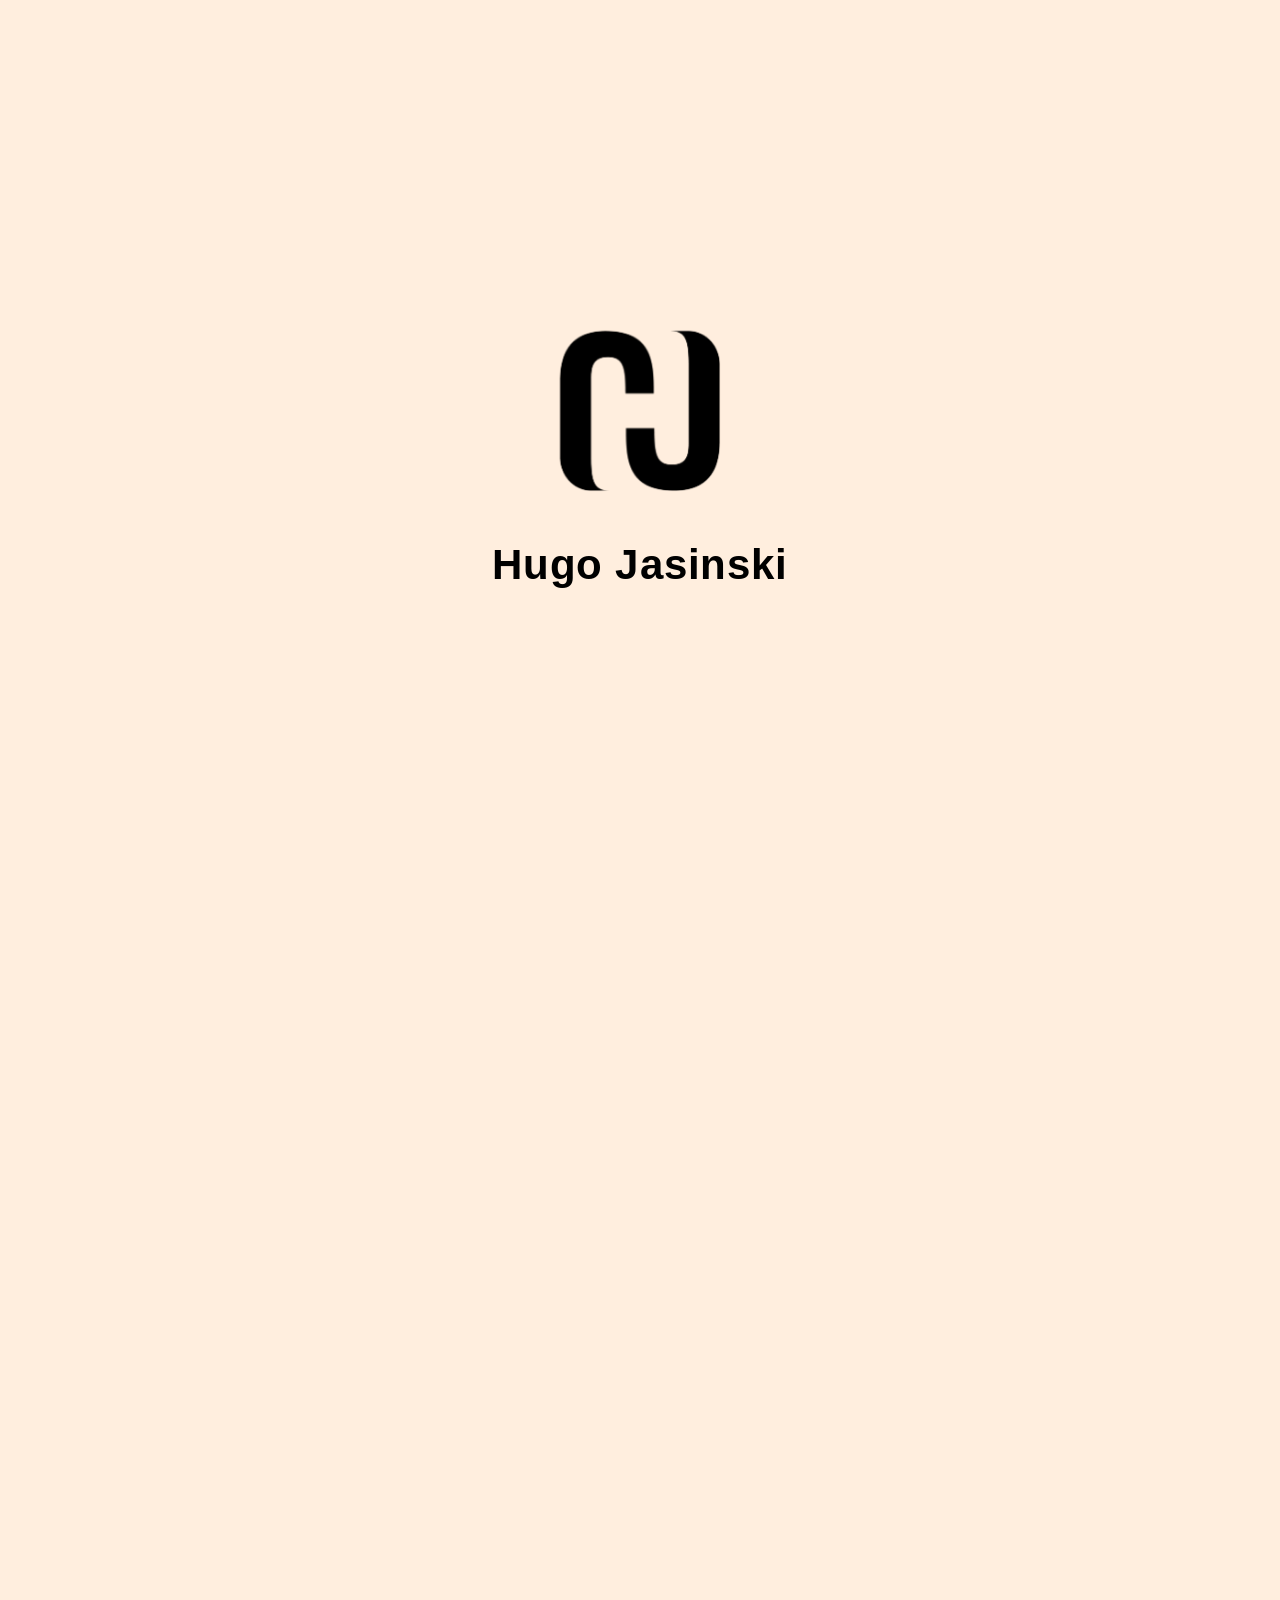
==== commit 0bc6a0ca: "Patch première ouverture Le site (en ligne uniquement) s'ouvrait à moitié en mode sombre (UI cassés)" ====
--- a/index.html
+++ b/index.html
@@ -4,6 +4,26 @@
 <head>
     <meta charset="UTF-8">
     <meta name="viewport" content="width=device-width, initial-scale=1.0">
+    <script>
+        (function () {
+            try {
+                var dark = localStorage.getItem("theme") === "dark";
+                document.documentElement.style.colorScheme = dark ? "dark" : "light only";
+                if (localStorage.getItem("introSeenDate") === new Date().toDateString()) return;
+                document.documentElement.classList.add("intro-active");
+                if (dark) document.documentElement.classList.add("theme-dark-pending");
+            } catch (e) {
+                document.documentElement.style.colorScheme = "light only";
+            }
+        })();
+    </script>
+    <style id="intro-critical">
+        html.intro-active body { overflow: hidden; }
+        html.intro-active body > :not(#intro-overlay) { visibility: hidden; }
+        html.intro-active.theme-dark-pending body,
+        html.intro-active body.dark { background: #0b0f14; color: #f5f7ff; }
+        html.intro-active:not(.theme-dark-pending) body:not(.dark) { background: #ffeede; }
+    </style>
 
     <!-- FAVICON -->
     <link rel="icon" type="image/png" href="assets/logo-light.png">
@@ -21,6 +41,15 @@
 
 <body>
 
+    <script>
+        (function () {
+            try {
+                var dark = localStorage.getItem("theme") === "dark";
+                document.body.classList.toggle("dark", dark);
+            } catch (e) { /* localStorage indisponible */ }
+        })();
+    </script>
+    <script src="js/theme.js"></script>
     <script src="js/intro.js"></script>
 
     <div id="header"></div> <!-- Appel du header -->
--- a/css/style.css
+++ b/css/style.css
@@ -16,8 +16,39 @@
  */
 
 /* =====================
+   COLOR SCHEME (défaut clair — ignore le mode système)
+===================== */
+
+html {
+    color-scheme: light only;
+}
+
+html:has(body.dark) {
+    color-scheme: dark;
+}
+
+/* =====================
    INTRO LOADER
 ===================== */
+
+/* --- Masquage immédiat pendant l'intro (complète le style inline du <head>) --- */
+html.intro-active body {
+    overflow: hidden;
+}
+
+html.intro-active body > :not(#intro-overlay) {
+    visibility: hidden;
+}
+
+html.intro-active.theme-dark-pending body,
+html.intro-active body.dark {
+    background: #0b0f14;
+    color: #f5f7ff;
+}
+
+html.intro-active:not(.theme-dark-pending) body:not(.dark) {
+    background: #ffeede;
+}
 
 #intro-overlay {
     position: fixed;
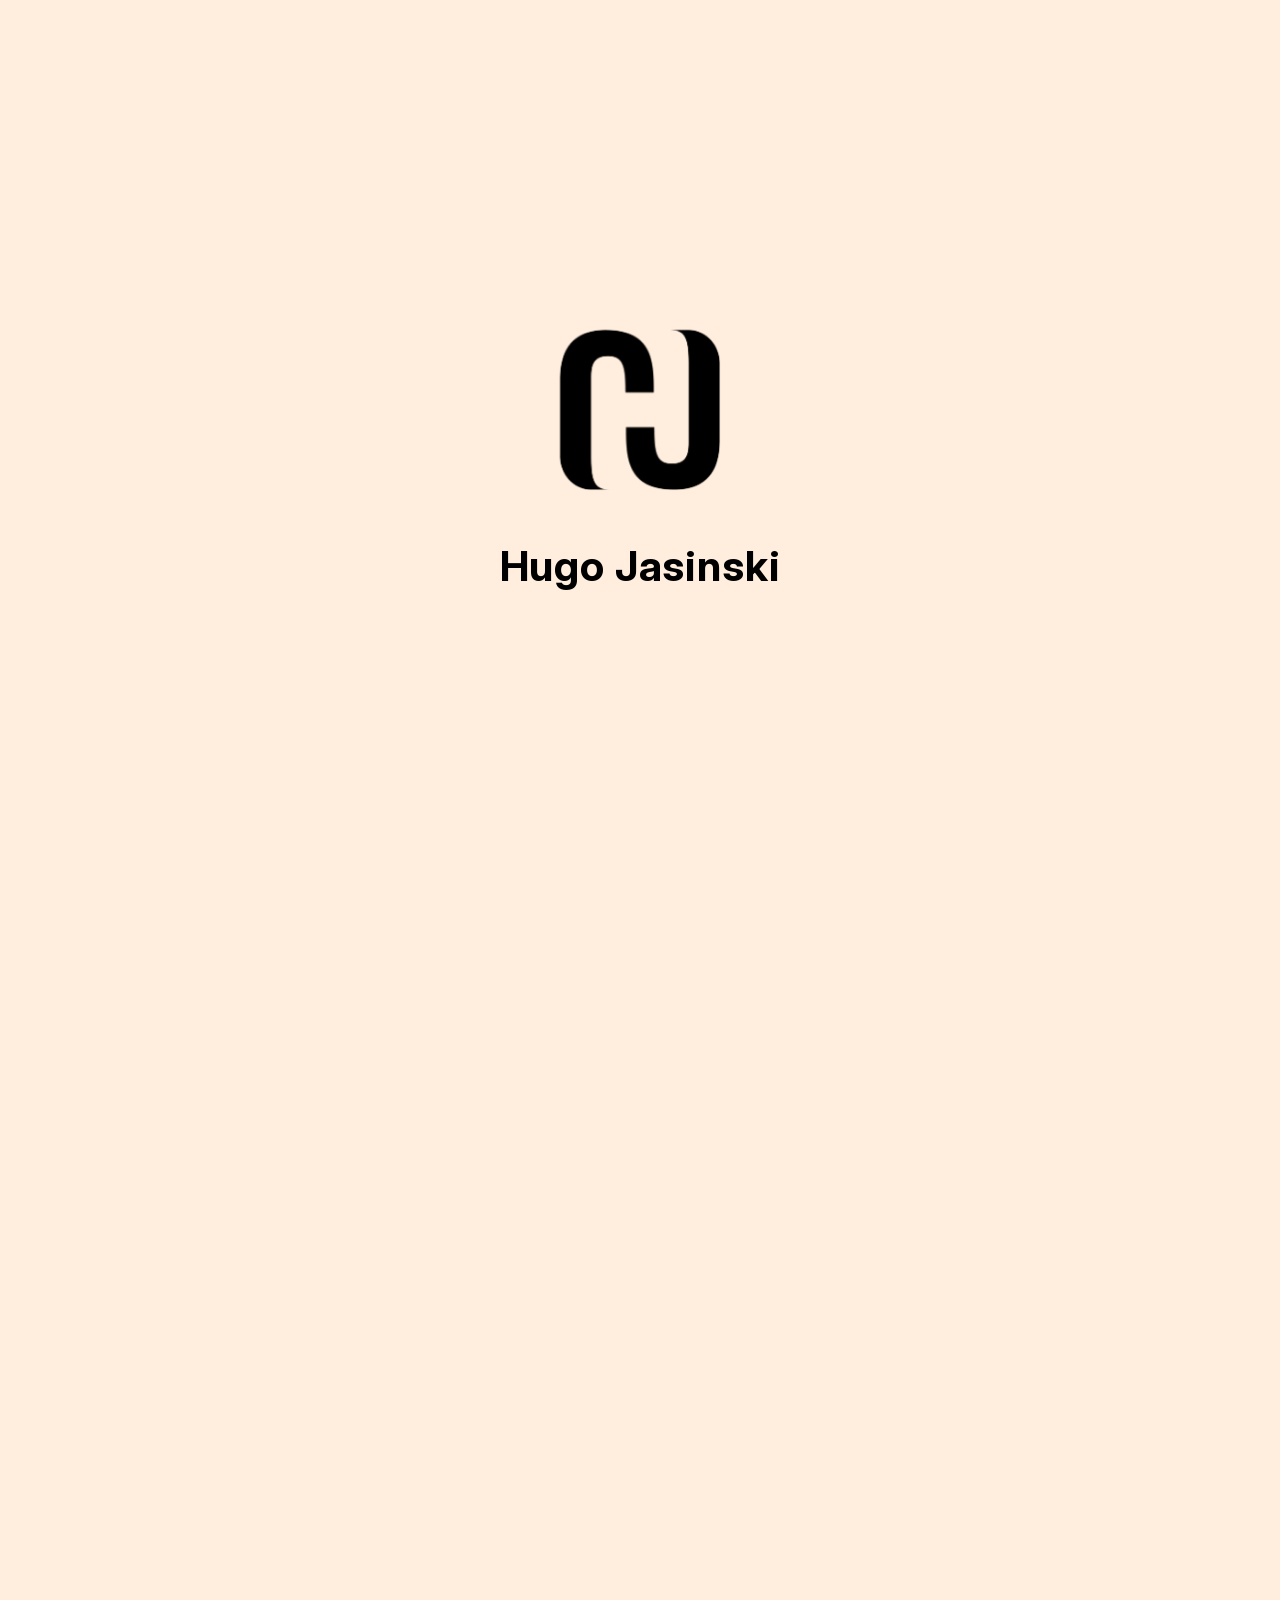
==== commit 86553769: "Correctifs divers BEM 2 -> 3  Police Inter sur tout OS  Mise en place du RGPD dans le formulaire de " ====
--- a/index.html
+++ b/index.html
@@ -4,14 +4,18 @@
 <head>
     <meta charset="UTF-8">
     <meta name="viewport" content="width=device-width, initial-scale=1.0">
+    <script src="js/theme.js"></script>
     <script>
         (function () {
+            "use strict";
             try {
-                var dark = localStorage.getItem("theme") === "dark";
-                document.documentElement.style.colorScheme = dark ? "dark" : "light only";
-                if (localStorage.getItem("introSeenDate") === new Date().toDateString()) return;
+                if (sessionStorage.getItem("introSeenDate") === new Date().toDateString()) {
+                    return;
+                }
                 document.documentElement.classList.add("intro-active");
-                if (dark) document.documentElement.classList.add("theme-dark-pending");
+                if (typeof resolveDarkMode === "function" && resolveDarkMode()) {
+                    document.documentElement.classList.add("theme-dark-pending");
+                }
             } catch (e) {
                 document.documentElement.style.colorScheme = "light only";
             }
@@ -20,9 +24,8 @@
     <style id="intro-critical">
         html.intro-active body { overflow: hidden; }
         html.intro-active body > :not(#intro-overlay) { visibility: hidden; }
-        html.intro-active.theme-dark-pending body,
-        html.intro-active body.dark { background: #0b0f14; color: #f5f7ff; }
-        html.intro-active:not(.theme-dark-pending) body:not(.dark) { background: #ffeede; }
+        html.intro-active.theme-dark-pending body { background: #0b0f14; color: #f5f7ff; }
+        html.intro-active:not(.theme-dark-pending) body { background: #ffeede; color: #000; }
     </style>
 
     <!-- FAVICON -->
@@ -33,23 +36,14 @@
     <link rel="apple-touch-icon" href="assets/logo-light.png">
 
     <title>Hugo Jasinski</title>
-    <link rel="preconnect" href="https://fonts.googleapis.com">
-    <link rel="preconnect" href="https://fonts.gstatic.com" crossorigin>
-    <link href="https://fonts.googleapis.com/css2?family=Plus+Jakarta+Sans:wght@600;700;800&display=swap" rel="stylesheet">
     <link rel="stylesheet" href="css/style.css">
 </head>
 
 <body>
 
     <script>
-        (function () {
-            try {
-                var dark = localStorage.getItem("theme") === "dark";
-                document.body.classList.toggle("dark", dark);
-            } catch (e) { /* localStorage indisponible */ }
-        })();
+        if (typeof applyThemeClass === "function") applyThemeClass();
     </script>
-    <script src="js/theme.js"></script>
     <script src="js/intro.js"></script>
 
     <div id="header"></div> <!-- Appel du header -->
@@ -175,4 +169,4 @@
     <script src="js/script.js"></script>
 </body>
 
-</html>+</html>
--- a/css/style.css
+++ b/css/style.css
@@ -1,3 +1,11 @@
+@font-face {
+    font-family: "Inter";
+    font-style: normal;
+    font-weight: 100 900;
+    font-display: swap;
+    src: url("../assets/fonts/InterVariable.woff2") format("woff2");
+}
+
 /*
  * =============================================================================
  * style.css — Portfolio
@@ -40,14 +48,14 @@
     visibility: hidden;
 }
 
-html.intro-active.theme-dark-pending body,
-html.intro-active body.dark {
+html.intro-active.theme-dark-pending body {
     background: #0b0f14;
     color: #f5f7ff;
 }
 
-html.intro-active:not(.theme-dark-pending) body:not(.dark) {
+html.intro-active:not(.theme-dark-pending) body {
     background: #ffeede;
+    color: #000;
 }
 
 #intro-overlay {
@@ -123,7 +131,7 @@
     justify-content: center;
     flex-wrap: wrap;
     gap: 0;
-    font-family: -apple-system, BlinkMacSystemFont, "Segoe UI", Roboto, sans-serif;
+    font-family: var(--site-font-family);
     font-size: clamp(24px, 4.5vw, 42px);
     font-weight: 700;
     letter-spacing: 0.02em;
@@ -174,6 +182,7 @@
 ===================== */
 
 :root {
+    --site-font-family: "Inter", Arial, sans-serif;
     --bg: #fff8ef;
     --text: #000;
     --glass: rgba(255, 255, 255, 0.25);
@@ -190,7 +199,7 @@
     --skill-height: 72px;
 
     /* Hero (accueil) — typographie & hiérarchie */
-    --hero-title-family: "Plus Jakarta Sans", -apple-system, BlinkMacSystemFont, "Segoe UI", sans-serif;
+    --hero-title-family: var(--site-font-family);
     --hero-title-weight: 800;
     --hero-title-tracking: -0.045em;
     --hero-title-line-height: 0.92;
@@ -204,6 +213,18 @@
     box-sizing: border-box;
 }
 
+button,
+input,
+select,
+textarea,
+option,
+code,
+pre,
+kbd,
+samp {
+    font-family: inherit;
+}
+
 html,
 body {
     width: 100%;
@@ -212,7 +233,8 @@
 
 body {
     margin: 0;
-    font-family: -apple-system, BlinkMacSystemFont;
+    font-family: var(--site-font-family);
+    font-optical-sizing: auto;
 
     background: #fff3df;
     color: var(--text);
@@ -392,6 +414,18 @@
     transition: transform 0.5s cubic-bezier(0.34, 1.56, 0.64, 1);
 }
 
+.logo-theme-dark {
+    display: none;
+}
+
+body.dark .logo-theme-light {
+    display: none;
+}
+
+body.dark .logo-theme-dark {
+    display: block;
+}
+
 .logo img:hover {
     transform: rotate(180deg) scale(1.25);
 }
@@ -444,6 +478,18 @@
     pointer-events: none;
     width: 26px;
     height: 26px;
+}
+
+.theme-icon-dark {
+    display: none;
+}
+
+body.dark .theme-icon-light {
+    display: none;
+}
+
+body.dark .theme-icon-dark {
+    display: block;
 }
 
 /* =====================
@@ -545,13 +591,28 @@
     }
 }
 
-/* > 15″ FHD (1920 px) — évite le recadrage excessif sur écrans très larges */
+/* > 15″ FHD (1920 px) — hero en carte centrée (fond page visible sur les côtés) */
 @media (min-width: 1921px) {
     .hero {
-        height: min(78vh, 920px);
-        max-height: 920px;
-        background-size: auto 100%;
-        background-position: right top;
+        /* header: top 10px + padding 10 + contenu 40 + padding 10, puis 10px sous le header (= top) */
+        --hero-wide-header-gap: calc(10px + 10px + 40px + 10px + 10px);
+
+        width: 100%;
+        max-width: 100%;
+        margin-left: 0;
+        margin-right: 0;
+        margin-top: var(--hero-wide-header-gap);
+
+        height: auto;
+        min-height: 0;
+        max-height: none;
+        aspect-ratio: 3000 / 2000;
+
+        border-radius: 20px;
+        overflow: hidden;
+
+        background-size: 100% auto;
+        background-position: 88% top;
     }
 }
 
@@ -2532,6 +2593,103 @@
     border: none;
 }
 
+.privacy-page a,
+.contact-privacy a {
+    color: inherit;
+    text-decoration: underline;
+    text-underline-offset: 3px;
+}
+
+.privacy-page a:focus-visible,
+.contact-privacy a:focus-visible {
+    outline: 3px solid #4764cc;
+    outline-offset: 3px;
+}
+
+.contact-privacy {
+    font-size: 0.85rem;
+    line-height: 1.65;
+    margin: 0 0 18px;
+    overflow-wrap: anywhere;
+}
+
+.privacy-page {
+    max-width: 1000px;
+    padding-bottom: 96px;
+    line-height: 1.75;
+    overflow-wrap: anywhere;
+}
+
+.privacy-page .page-header {
+    margin: 60px 0 32px;
+}
+
+.privacy-page h1 {
+    line-height: 1.2;
+}
+
+.privacy-page .about-card {
+    margin-bottom: 24px;
+}
+
+.privacy-page h2 {
+    margin-top: 0;
+    line-height: 1.35;
+    scroll-margin-top: 130px;
+}
+
+.privacy-page p:last-child {
+    margin-bottom: 0;
+}
+
+html.privacy-document {
+    scroll-behavior: smooth;
+}
+
+.back-to-top {
+    position: fixed;
+    right: max(20px, env(safe-area-inset-right));
+    bottom: max(20px, env(safe-area-inset-bottom));
+    z-index: 1100;
+    display: inline-flex;
+    align-items: center;
+    justify-content: center;
+    width: 48px;
+    height: 48px;
+    border: 1px solid rgba(0, 0, 0, 0.12);
+    border-radius: 14px;
+    background: #fff8ef;
+    color: var(--text);
+    box-shadow: 0 4px 16px rgba(0, 0, 0, 0.12);
+    text-decoration: none;
+    transition: transform 0.2s ease, box-shadow 0.2s ease;
+}
+
+.back-to-top:hover {
+    transform: translateY(-3px);
+    box-shadow: 0 7px 20px rgba(0, 0, 0, 0.18);
+}
+
+.back-to-top:focus-visible {
+    outline: 3px solid #4764cc;
+    outline-offset: 3px;
+}
+
+body.dark .back-to-top {
+    background: #20283a;
+    border-color: rgba(255, 255, 255, 0.2);
+}
+
+@media (prefers-reduced-motion: reduce) {
+    html.privacy-document {
+        scroll-behavior: auto;
+    }
+
+    .back-to-top {
+        transition: none;
+    }
+}
+
 /* --- Video placeholder --- */
 .video-placeholder {
     position: absolute;
@@ -3485,4 +3643,4 @@
         width: 52px;
         background-size: 26px 26px;
     }
-}+}
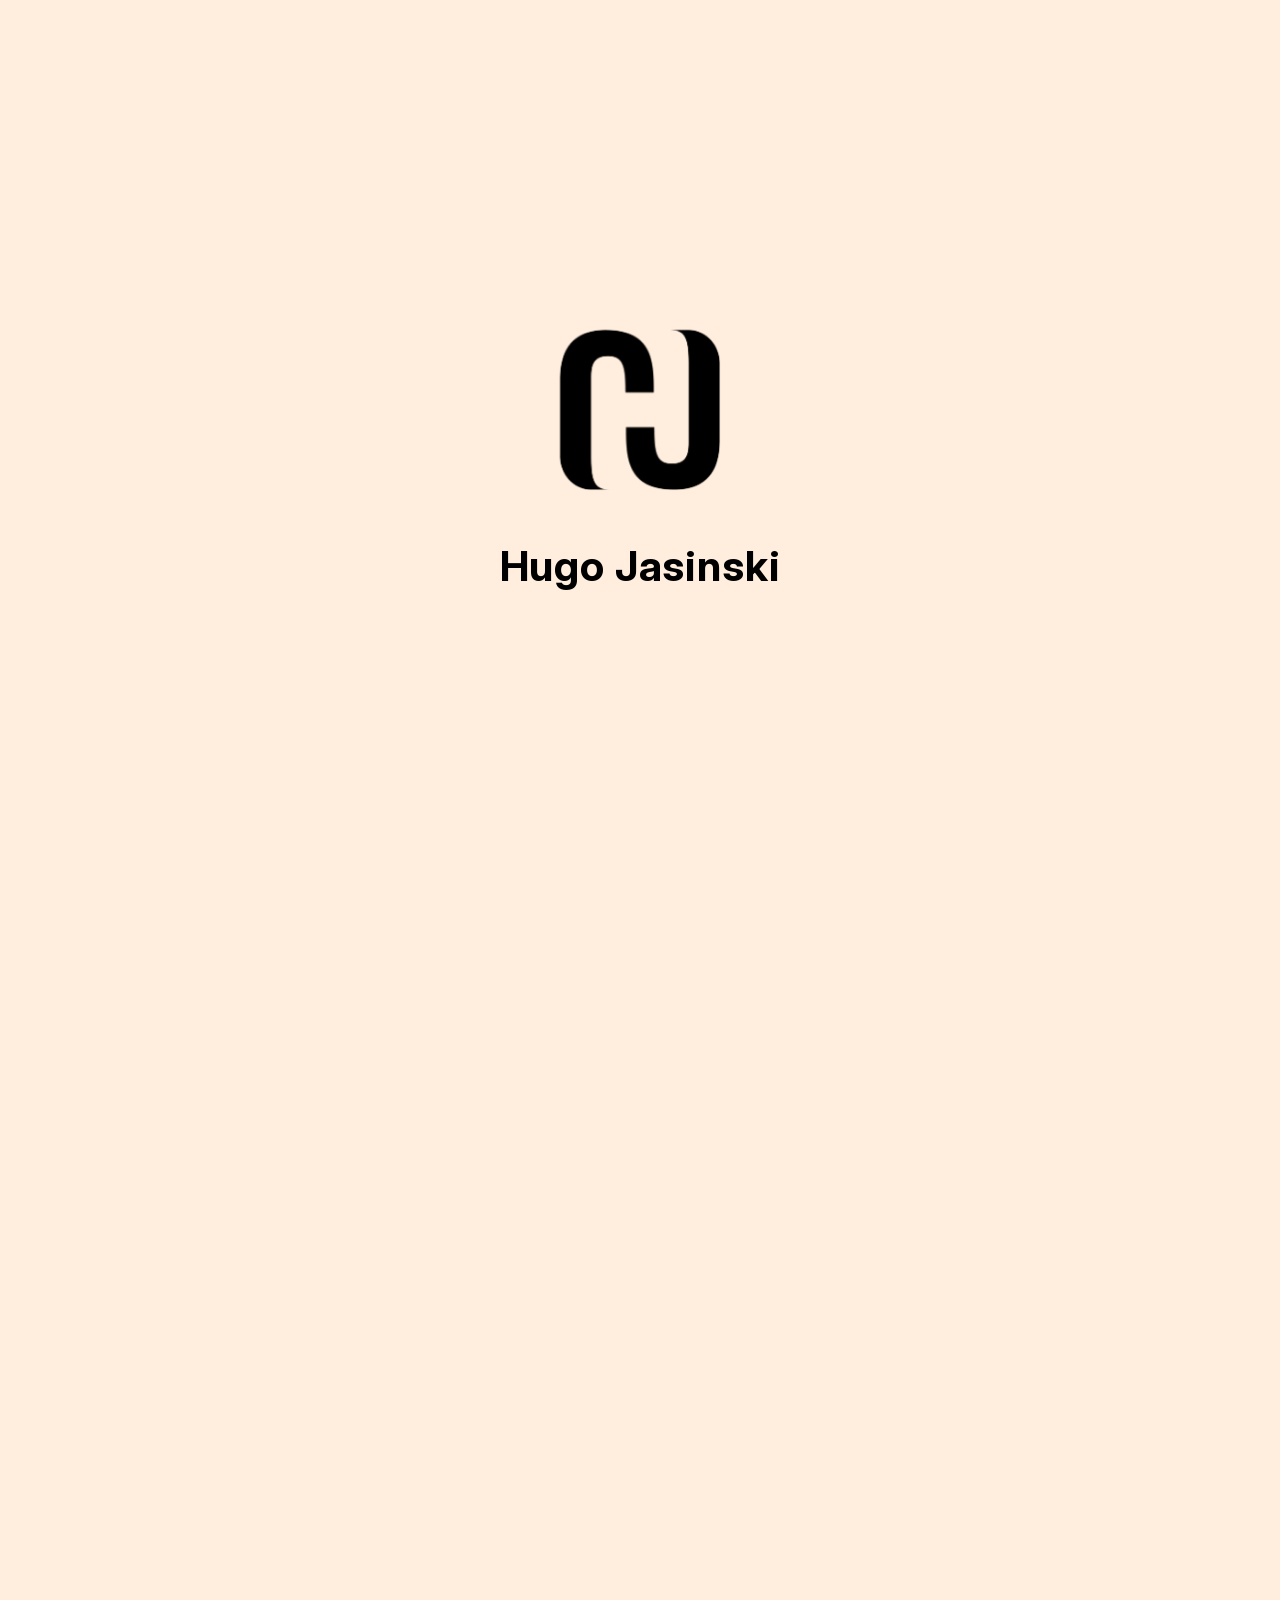
==== commit a1e8b347: "+footer Ajout d'un footer avec lien vers la politique de confidentialité et mention du nom 'Hugo Jas" ====
--- a/index.html
+++ b/index.html
@@ -153,6 +153,8 @@
 
     </main>
 
+    <div id="footer"></div>
+
     <div id="project-modal" class="project-modal">
         <div class="modal-overlay">
             <div class="modal-content">
--- a/css/style.css
+++ b/css/style.css
@@ -13,7 +13,7 @@
  * Ordre des règles : NE PAS réordonner les blocs (cascade, surcharges, media queries).
  *
  * Carte des sections (repères « ===================== » dans le fichier) :
- *   INTRO LOADER → DESIGN SYSTEM → LAYOUT → HEADER → NAV DESKTOP → LOGO →
+ *   INTRO LOADER → DESIGN SYSTEM → LAYOUT → HEADER → FOOTER → NAV DESKTOP → LOGO →
  *   THEME BUTTON → HERO → CTA → PROJECTS (aperçu accueil) → BURGER → MOBILE MENU → RESPONSIVE (≤768) →
  *   ANIM → LIGHT MODE EMPHASIS → SKILLS GRID → SKILL BUBBLE → TITLE ROW → DETAILS TEXT →
  *   DARK MODE → PROFILE GRID → LANGUAGES → TIMELINE → CV BUTTON → POP ANIMATION →
@@ -374,6 +374,93 @@
     width: calc(100% - (var(--side-padding) * 2));
 
     transition: background 0.4s ease, transform 0.3s ease;
+}
+
+/* =====================
+   FOOTER
+===================== */
+
+.site-footer {
+    position: relative;
+    z-index: 1;
+    display: flex;
+    align-items: center;
+    justify-content: space-between;
+    gap: 24px;
+    max-width: var(--max-width);
+    width: calc(100% - (var(--side-padding) * 2));
+    margin: 0 auto 24px;
+    padding: 24px 28px;
+    border: 1px solid rgba(255, 255, 255, 0.35);
+    border-radius: 20px;
+    background: var(--glass);
+    backdrop-filter: blur(10px);
+    color: var(--text);
+    font-size: 0.875rem;
+    line-height: 1.6;
+}
+
+.site-footer-credit {
+    margin: 0;
+}
+
+.site-footer-signature {
+    display: block;
+    margin-top: 4px;
+    font-size: 0.8rem;
+    opacity: 0.75;
+}
+
+.site-footer nav {
+    display: flex;
+    justify-content: center;
+}
+
+.site-footer a {
+    display: inline-block;
+    padding: 10px 14px;
+    border: 1px solid rgba(0, 0, 0, 0.08);
+    border-radius: 12px;
+    background: rgba(255, 255, 255, 0.25);
+    color: inherit;
+    font-weight: 500;
+    text-align: center;
+    text-decoration: none;
+    text-underline-offset: 4px;
+}
+
+.site-footer a:hover {
+    text-decoration: underline;
+}
+
+.site-footer a:focus-visible {
+    outline: 3px solid currentColor;
+    outline-offset: 4px;
+}
+
+body.dark .site-footer,
+body.dark .site-footer a {
+    border-color: rgba(255, 255, 255, 0.12);
+}
+
+body.dark .site-footer a {
+    background: rgba(30, 35, 50, 0.45);
+}
+
+/* Keep the fixed back-to-top control clear of the footer on the privacy page. */
+.privacy-document .site-footer {
+    margin-bottom: 88px;
+}
+
+@media (max-width: 600px) {
+    .site-footer {
+        width: calc(100% - 30px);
+        flex-direction: column;
+        align-items: stretch;
+        gap: 16px;
+        padding: 22px 18px;
+        text-align: center;
+    }
 }
 
 /* =====================
